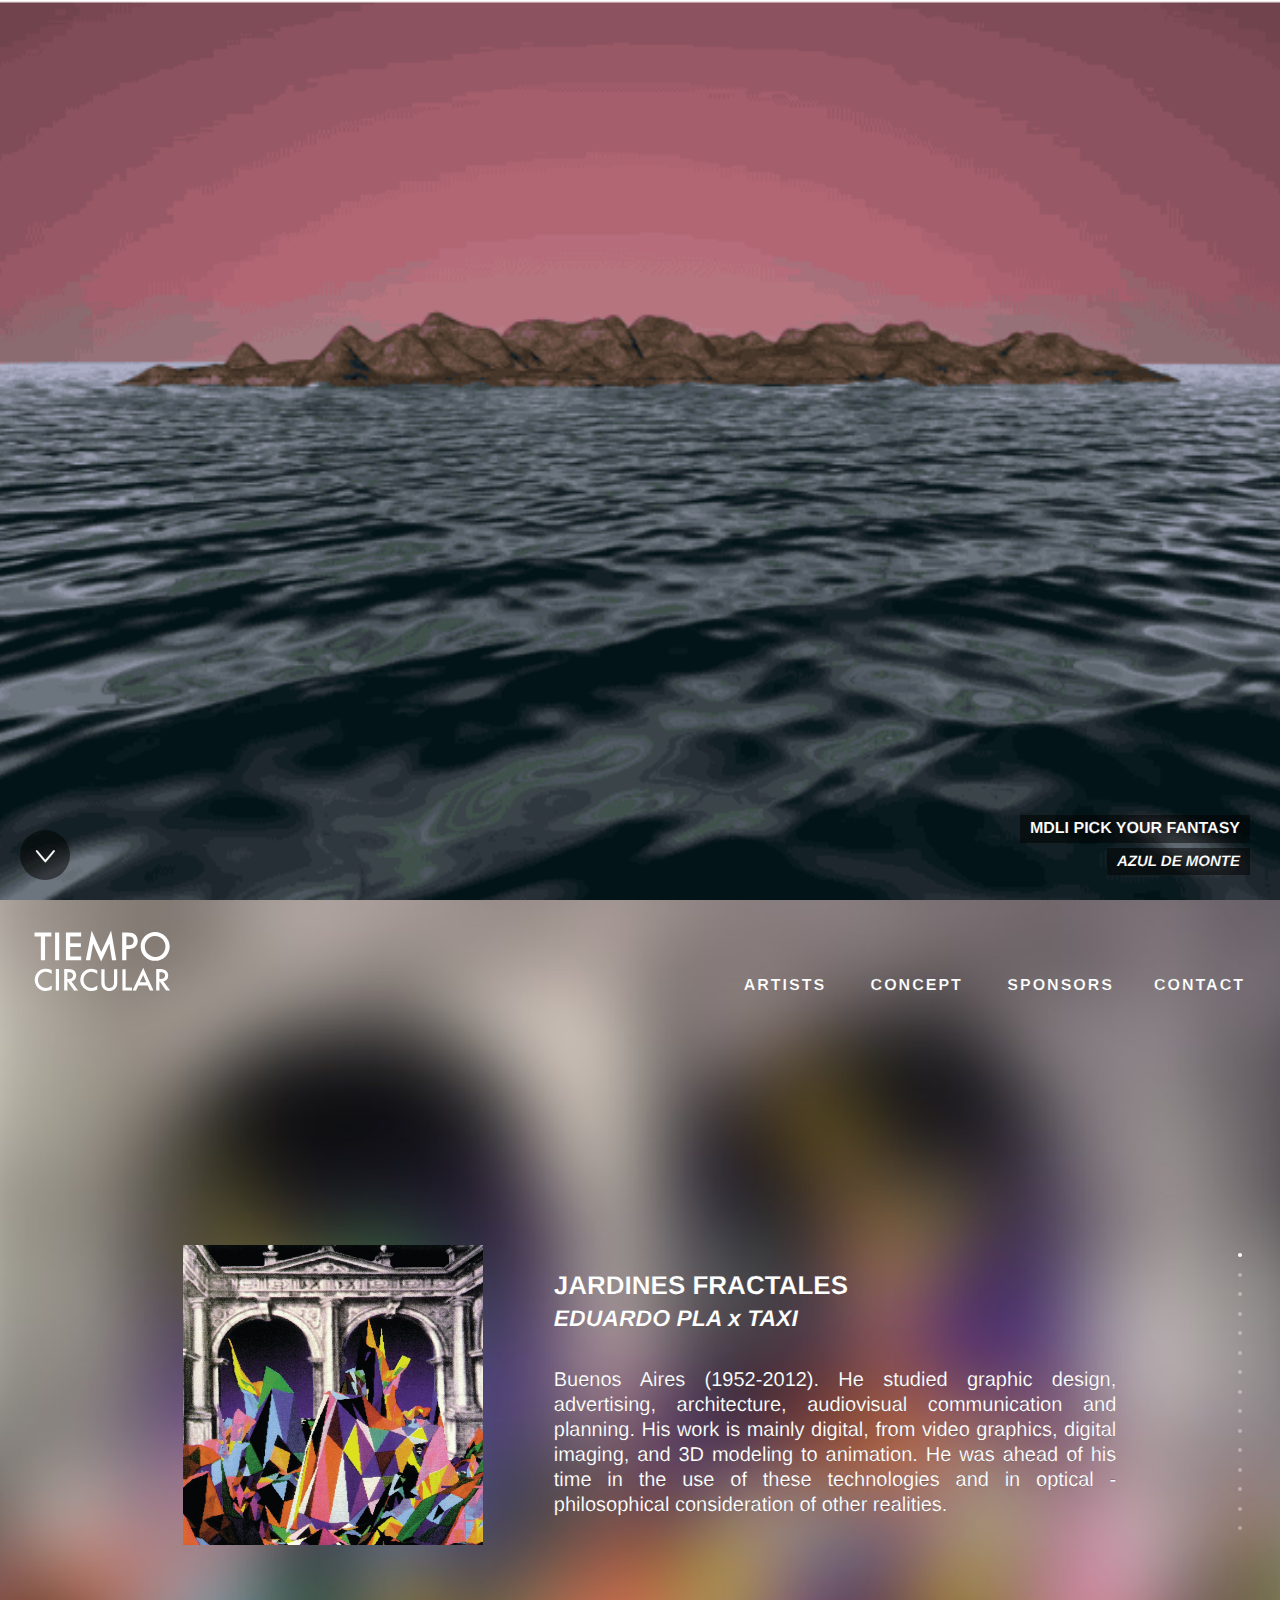
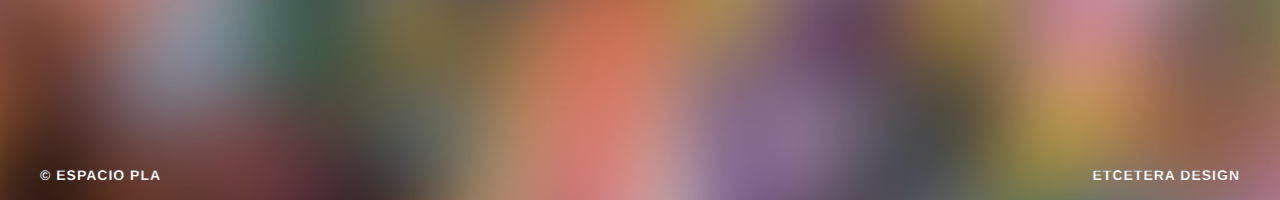
==== docs/index.html @ 47761cbf "remove test code" ====
<!DOCTYPE html>
<html class="" lang="en">

<head>
	<meta charset="utf-8">
	<title>TiempoCircular</title>

	<meta name="apple-touch-fullscreen" content="yes">
	<meta name="apple-mobile-web-app-capable" content="yes">
	<meta name="apple-mobile-web-app-status-bar-style" content="black">

	<link rel="icon" href="favicon.ico" type="image/x-icon">
	<link rel="apple-touch-icon-precomposed" sizes="57x57" href="img/photo.jpg" />
	<link rel="apple-touch-icon-precomposed" sizes="72x72" href="img/photo.jpg" />
	<link rel="apple-touch-icon-precomposed" sizes="114x114" href="img/photo.jpg" />
	<link rel="apple-touch-icon-precomposed" sizes="144x144" href="img/photo.jpg" />

	<meta name="viewport" content="width=device-width, initial-scale=1.0,viewport-fit=cover">

	<link rel="stylesheet" href="css/flexslider.css" />
	<link rel="stylesheet" href="css/style.css" />

	<script type="text/javascript" src="js/jquery-2.1.3.min.js"></script>
	<script type="text/javascript" src="js/jquery-ui.min.js"></script>
	<script type="text/javascript" src="js/jquery.flexslider-min.js"></script>

	<script type="text/javascript">

		// (function (i, s, o, g, r, a, m) {
		// 	i['GoogleAnalyticsObject'] = r; i[r] = i[r] || function () {
		// 		(i[r].q = i[r].q || []).push(arguments)
		// 	}, i[r].l = 1 * new Date(); a = s.createElement(o),
		// 		m = s.getElementsByTagName(o)[0]; a.async = 1; a.src = g; m.parentNode.insertBefore(a, m)
		// })(window, document, 'script', '//www.google-analytics.com/analytics.js', 'ga');

		// ga('create', 'UA-44468372-19', 'auto');
		// ga('send', 'pageview');

		//calculate vh

		// const height = Math.max(document.documentElement.clientHeight, window.innerHeight || 0)
		// document.getElementsByClassName('yourelement')[0].style['min-height'] = height + 'px'

		var vh = $(window).height() * 0.01;
		document.documentElement.style.setProperty('--vh', `${vh}px`);

		$(function () {

			(function (a, b, c) { if (c in b && b[c]) { var d, e = a.location, f = /^(a|html)$/i; a.addEventListener("click", function (a) { d = a.target; while (!f.test(d.nodeName)) d = d.parentNode; "href" in d && (chref = d.href).replace(e.href, "").indexOf("#") && (!/^[a-z\+\.\-]+:/i.test(chref) || chref.indexOf(e.protocol + "//" + e.host) === 0) && (a.preventDefault(), e.href = d.href) }, !1) } })(document, window.navigator, "standalone");

			$('.pages').scrollTop(0);

			$('.banners-flexslider').flexslider({
				"animation": "slide",
				"slideshowSpeed": 5000,
				"controlNav": false,
				"directionNav": false,
				"useCSS": false,
				"pauseOnAction": true,
				"startAt": 0,
				"start": function (slider) {
					slider.find('li').click(function (e) {

						if (e.target.getAttribute('data-id') != 'obra-element') {

							e.preventDefault();
							slider.flexAnimate(slider.getTarget("next"));
							slider.pause();

						}

					});
				}
			});

		});

	</script>

</head>

<body class="index">

	<div class="container container-homepage">
		<div class="banners-wrapper">
			<div class="banners banners-slidesow-wrapper banners-flexslider">
				<ul class="slides">
					<li>
						<div class="slide-wrapper" style="background-image: url(img/monteintro.gif);">
							<div class="obra-wrapper"><a href="" onclick="return false;" target="_blank" data-id="obra-element">
									<h3 class="obra_title" data-id="obra-element">MDLI PICK YOUR FANTASY</h3><br>
									<h4 class="obra_title" data-id="obra-element">AZUL DE MONTE</h4>
							</div>
						</div>
					</li>
					<li>
						<div class="slide-wrapper" style="background-image: url(img/tedesco.gif);">
							<div class="obra-wrapper"><a href="" onclick="return false;" target="_blank" data-id="obra-element">
									<h3 class="obra_title" data-id="obra-element">LUNA</h3><br>
									<h4 class="obra_title" data-id="obra-element">SEBASTIAN TEDESCO</h4>
							</div>
						</div>
					</li>
					<li>
						<div class="slide-wrapper" style="background-image: url(img/viadana.gif);">
							<div class="obra-wrapper"><a href="" onclick="return false;" target="_blank" data-id="obra-element">
									<h3 class="obra_title" data-id="obra-element">THE OTHERNESS</h3><br>
									<h4 class="obra_title" data-id="obra-element">FLORENCIA VIADANA</h4>
							</div>
						</div>
					</li>
					<li>
						<div class="slide-wrapper" style="background-image: url(img/amaral.gif);">
							<div class="obra-wrapper"><a href="" onclick="return false;" target="_blank" data-id="obra-element">
									<h3 class="obra_title" data-id="obra-element">SINTETIZAR EL PANTANO</h3><br>
									<h4 class="obra_title" data-id="obra-element">MATEO AMARAL</h4>
							</div>
						</div>
					</li>
					<li>
						<div class="slide-wrapper" style="background-image: url(img/guerra.gif);">
							<div class="obra-wrapper"><a href="" onclick="return false;" target="_blank" data-id="obra-element">
									<h3 class="obra_title" data-id="obra-element">TARDE CIRCULAR</h3><br>
									<h4 class="obra_title" data-id="obra-element">IGNACIO GUERRA</h4>
							</div>
						</div>
					</li>
					<li>
						<div class="slide-wrapper" style="background-image: url(img/plano.gif);">
							<div class="obra-wrapper"><a href="" onclick="return false;" target="_blank" data-id="obra-element">
									<h3 class="obra_title" data-id="obra-element">HIPERNARRATIVAS</h3><br>
									<h4 class="obra_title" data-id="obra-element">JAVIER PLANO</h4>
							</div>
						</div>
					</li>
					<li>
						<div class="slide-wrapper" style="background-image: url(img/fernandez.gif);">
							<div class="obra-wrapper"><a href="" onclick="return false;" target="_blank" data-id="obra-element">
									<h3 class="obra_title" data-id="obra-element">RECONSTRUCCION DEL FUTURO</h3><br>
									<h4 class="obra_title" data-id="obra-element">MANUEL ANTONIO FERNANDEZ</h4>
							</div>
						</div>
					</li>
					<li>
						<div class="slide-wrapper" style="background-image: url(img/rud.gif);">
							<div class="obra-wrapper"><a href="" onclick="return false;" target="_blank" data-id="obra-element">
									<h3 class="obra_title" data-id="obra-element">PIEZA</h3><br>
									<h4 class="obra_title" data-id="obra-element">GABRIEL RUD</h4>
							</div>
						</div>
					</li>
					<li>
						<div class="slide-wrapper" style="background-image: url(img/corallo.gif);">
							<div class="obra-wrapper"><a href="" onclick="return false;" target="_blank" data-id="obra-element">
									<h3 class="obra_title" data-id="obra-element">VERSUS/TIEMPO GRAFICO</h3><br>
									<h4 class="obra_title" data-id="obra-element">GUIDO CORALLO</h4>
							</div>
						</div>
					</li>
					<li>
						<div class="slide-wrapper" style="background-image: url(img/giraud.gif);">
							<div class="obra-wrapper"><a href="" onclick="return false;" target="_blank" data-id="obra-element">
									<h3 class="obra_title" data-id="obra-element">LEVAR</h3><br>
									<h4 class="obra_title" data-id="obra-element">MARIANO GIRAUD</h4>
							</div>
						</div>
					</li>
					<li>
						<div class="slide-wrapper" style="background-image: url(img/rawski.gif);">
							<div class="obra-wrapper"><a href="" onclick="return false;" target="_blank" data-id="obra-element">
									<h3 class="obra_title" data-id="obra-element">OJO, MI CIELO</h3><br>
									<h4 class="obra_title" data-id="obra-element">TOMAS RAWSKI</h4>
							</div>
						</div>
					</li>
					<li>
						<div class="slide-wrapper" style="background-image: url(img/odriozola.gif);">
							<div class="obra-wrapper"><a href="" onclick="return false;" target="_blank" data-id="obra-element">
									<h3 class="obra_title" data-id="obra-element">SUBASTA</h3><br>
									<h4 class="obra_title" data-id="obra-element">JUANE ODRIOZOLA</h4>
							</div>
						</div>
					</li>
					<li>
						<div class="slide-wrapper" style="background-image: url(img/bellman.gif);">
							<div class="obra-wrapper"><a href="" onclick="return false;" target="_blank" data-id="obra-element">
									<h3 class="obra_title" data-id="obra-element">RELOJ</h3><br>
									<h4 class="obra_title" data-id="obra-element">MAXIMILIANO BELLMANN</h4>
							</div>
						</div>
					</li>
					<li>
						<div class="slide-wrapper" style="background-image: url(img/bilatz.gif);">
							<div class="obra-wrapper"><a href="" onclick="return false;" target="_blank" data-id="obra-element">
									<h3 class="obra_title" data-id="obra-element">PERDIDOS</h3><br>
									<h4 class="obra_title" data-id="obra-element">JAVIER BILATZ</h4>
							</div>
						</div>
					</li>
					<li>
						<div class="slide-wrapper" style="background-image: url(img/eduardo_pla.jpg);">
							<div class="obra-wrapper"><a href="" onclick="return false;" target="_blank" data-id="obra-element">
									<h3 class="obra_title" data-id="obra-element">JARDINES FRACTALES</h3><br>
									<h4 class="obra_title" data-id="obra-element">EDUARDO PLA X TAXI</h4>
							</div>
						</div>
					</li>
				</ul><a href="index.html#banner-1" class="page-scroll button-wrapper"></a>
			</div>
		</div>
	</div>
	<div class="container container-obras" id="banner-1">

		<div class="header header-custom">
			<a href="index.html" class='not-mobile-logo page-scroll-logo'>
				<div class="logo">
					<svg version="1.1" id="Layer_1" xmlns="http://www.w3.org/2000/svg" xmlns:xlink="http://www.w3.org/1999/xlink" x="0px"
					 y="0px" viewBox="0 0 3840.332 1920.166" enable-background="new 0 0 3840.332 1920.166" xml:space="preserve"
					 data-href="index.php">
						<g>
							<path class="logo-svg" fill-rule="evenodd" clip-rule="evenodd" d="M1881.266,954.943c-69.538-157.24-137.939-311.91-206.34-466.578
								c-0.841,0.014-1.683,0.028-2.527,0.042c-25.612,143.982-51.227,287.964-76.952,432.564c-37.395,0-74.416,0-112.892,0
								c50.5-258.24,100.893-515.927,151.288-773.617c0.813-0.07,1.629-0.141,2.445-0.211c81.898,185.404,163.795,370.811,246.875,558.895
								c85.808-187.608,170.663-373.129,255.517-558.651c0.855,0.017,1.709,0.035,2.562,0.054
								c45.3,257.668,90.599,515.337,136.016,773.673c-37.384,0-74.069,0-111.994,0c-23.022-144.026-46.05-288.069-69.074-432.112
								c-0.842-0.049-1.683-0.099-2.524-0.148C2023.216,643.445,1952.766,798.039,1881.266,954.943z" />
							<path class="logo-svg" fill-rule="evenodd" clip-rule="evenodd" d="M2911.648,558.803c-3.783-202.259,173.497-373.251,376.81-375.103
								c202.355-1.842,379.036,170.358,380.399,374.468c1.362,203.75-170.494,376.812-380.908,376.926
								C3106.757,935.195,2909.846,791.886,2911.648,558.803z M3557.827,544.481c0.181-23.686-5.181-61.383-21.658-96.18
								c-48.482-102.381-128.406-159.039-243.208-160.856c-98.756-1.563-174.791,42.001-229.293,123.032
								c-62.938,93.578-58.247,250.336,34.904,340.841c78.604,76.373,170.909,100.419,274.686,67.7
								C3487.392,783.033,3558.376,679.789,3557.827,544.481z" />
							<path class="logo-svg" fill-rule="evenodd" clip-rule="evenodd" d="M963.587,198.582c132.255,0,264.473,0,397.696,0c0,33.483,0,66.814,0,101.535
								c-95.891,0-191.642,0-288.224,0c0,58.667,0,115.956,0,174.182c93.454,0,186.147,0,279.755,0c0,34.262,0,67.602,0,102.412
								c-92.94,0-185.887,0-279.708,0c0,81.18,0,160.905,0,241.945c96.03,0,191.806,0,288.376,0c0,34.712,0,68.12,0,102.279
								c-132.541,0-264.756,0-397.895,0C963.587,680.529,963.587,439.977,963.587,198.582z" />
							<path class="logo-svg" fill-rule="evenodd" clip-rule="evenodd" d="M2538.941,627.823c0,98.34,0,195.298,0,293.053c-36.962,0-72.672,0-109.066,0
								c0-240.755,0-481.204,0-722.135c2.817-0.373,5.136-0.979,7.441-0.938c67.131,1.238,134.358,0.725,201.367,4.304
								c80.592,4.303,142.766,41.938,176.373,116.49c50.481,111.985,14.176,270.804-158.184,302.41
								c-32.347,5.93-65.996,4.782-99.054,6.767C2551.96,628.125,2546.062,627.823,2538.941,627.823z M2539.499,528.758
								c34.687-2.878,68.425-3.106,101.146-8.992c51.056-9.188,79.535-39.345,87.474-86.056c9.242-54.387-11.619-98.207-57.307-118.419
								c-41.81-18.496-86.26-16.83-131.313-16.67C2539.499,374.772,2539.499,449.689,2539.499,528.758z" />
							<path class="logo-svg" fill-rule="evenodd" clip-rule="evenodd" d="M309.997,300.41c-56.639,0-111.254,0-166.535,0c0-34.292,0-67.365,0-101.556
								c146.583,0,293.038,0,440.181,0c0,33.504,0,66.591,0,101.146c-54.632,0-109.192,0-164.983,0c0,207.667,0,413.881,0,620.885
								c-36.639,0-72.046,0-108.663,0C309.997,714.859,309.997,508.67,309.997,300.41z" />
							<path class="logo-svg" fill-rule="evenodd" clip-rule="evenodd" d="M917.749,1148.752c51.265,1.566,101.948,2.263,152.523,4.993
								c28.01,1.515,55.291,8.668,80.47,21.749c57.521,29.886,86.621,89.778,79.395,156.755c-7.697,71.333-46.703,117.931-116.037,138.33
								c-1.782,0.525-3.528,1.168-6.76,2.246c57.626,79.375,114.591,157.844,173.165,238.522c-16.323,0-30.443,0-44.561,0
								c-16.401,0-32.815-0.398-49.195,0.181c-7.302,0.261-11.453-2.313-15.541-8.208c-49.213-70.959-98.826-141.639-147.962-212.648
								c-5.633-8.141-11.417-11.413-21.569-7.436c0,75.373,0,150.851,0,227.219c-28.284,0-55.668,0-83.927,0
								C917.749,1524.559,917.749,1338.369,917.749,1148.752z M1001.831,1409.564c24.091-1.92,46.875-2.258,69.14-5.825
								c44.275-7.091,75.876-31.955,77.245-83.876c0.745-28.252-6.526-53.384-31.442-69.641c-35.204-22.974-75.056-19.947-114.943-20.185
								C1001.831,1289.856,1001.831,1348.049,1001.831,1409.564z" />
							<path class="logo-svg" fill-rule="evenodd" clip-rule="evenodd" d="M3507.525,1472.79c57.877,79.728,114.808,158.153,173.16,238.539
								c-34.672,0-66.898,0.263-99.107-0.375c-3.504-0.07-7.746-4.756-10.229-8.293c-49.357-70.372-98.615-140.811-147.535-211.485
								c-5.497-7.939-11.02-12.2-21.949-7.99c0,75.229,0,150.997,0,227.457c-28.706,0-56.076,0-84.113,0c0-186.499,0-372.693,0-558.729
								c0.947-0.581,1.611-1.35,2.27-1.345c61.883,0.438,123.988-4.414,185.304,8.743c75.362,16.168,123.158,72.292,125.882,148.376
								c2.829,79.013-40.933,140.661-115.185,162.284C3513.737,1470.638,3511.499,1471.468,3507.525,1472.79z M3402.062,1409.553
								c24.016-1.911,46.792-2.253,69.055-5.804c44.268-7.061,75.916-31.948,77.306-83.825c0.755-28.266-6.492-53.391-31.39-69.671
								c-35.192-23.013-75.061-19.938-114.971-20.247C3402.062,1289.818,3402.062,1348.012,3402.062,1409.553z" />
							<path class="logo-svg" fill-rule="evenodd" clip-rule="evenodd" d="M3246.018,1711.341c-30.136,0-58.12,0.323-86.079-0.4
								c-3.571-0.092-8.564-4.941-10.259-8.76c-17.315-39.046-34.297-78.246-50.819-117.634c-3.142-7.493-7.054-9.87-15.089-9.833
								c-72.777,0.329-145.559,0.368-218.336-0.042c-8.683-0.047-12.55,3.085-15.883,10.52c-17.486,38.978-35.663,77.644-53.041,116.668
								c-3.294,7.4-7.194,9.863-15.213,9.695c-25.957-0.551-51.93-0.207-80.479-0.207c92.483-198.77,184.298-396.106,277.446-596.309
								C3067.895,1314.646,3156.523,1512.027,3246.018,1711.341z M2976.876,1304.766c-29.543,64.651-57.982,126.893-86.904,190.184
								c57.132,0,112.56,0,169.744,0C3032.264,1431.923,3005.217,1369.832,2976.876,1304.766z" />
							<path class="logo-svg" fill-rule="evenodd" clip-rule="evenodd" d="M2217.391,1150.806c29.019,0,56.044,0,83.766,0
								c0.237,4.058,0.619,7.54,0.621,11.026c0.029,116.387,0.129,232.775-0.016,349.162c-0.099,79.441-31.93,142.439-101.351,182.446
								c-120.605,69.5-285.568,7.622-310.702-142.175c-2.236-13.338-2.982-27.062-3.008-40.607
								c-0.229-116.787-0.138-233.574-0.119-350.361c0-2.773,0.25-5.549,0.426-9.212c27.565,0,54.903,0,84.007,0c0,4.774,0,9.399,0,14.026
								c0,105.588-0.385,211.181,0.3,316.764c0.152,23.449,2.063,47.277,6.686,70.22c9.854,48.923,42.987,80.096,92.544,87.92
								c47.294,7.468,88.997-3.446,120.205-42.564c16.398-20.556,21.672-45.168,24.313-70.386c1.664-15.874,2.201-31.928,2.231-47.901
								c0.186-104.388,0.094-208.776,0.096-313.166C2217.391,1161.26,2217.391,1156.521,2217.391,1150.806z" />
							<path class="logo-svg" fill-rule="evenodd" clip-rule="evenodd" d="M1780.464,1280.872c-59.693-48.524-123.852-72.757-198.783-56.31
								c-47.749,10.48-84.912,37.581-114.835,75.436c-60.195,76.146-58.798,201.421,11.963,278.361
								c57.823,62.876,195.584,103.561,300.622,1.641c0.41,3.748,0.991,6.643,0.998,9.537c0.073,26.792-0.286,53.59,0.244,80.37
								c0.157,8.009-2.658,11.872-9.61,15.568c-145.658,77.435-317.212,28.748-398.631-114.063
								c-30.957-54.298-40.44-113.67-31.995-174.943c14.35-104.081,69.417-182.088,163.353-227.706
								c89.968-43.693,181.708-39.974,270.27,8.687c3.045,1.674,6.076,6.557,6.129,9.992
								C1780.666,1217.411,1780.464,1247.393,1780.464,1280.872z" />
							<path class="logo-svg" fill-rule="evenodd" clip-rule="evenodd" d="M592.312,1280.717c-60.699-48.935-125.804-73.436-202.033-55.254
								c-47.639,11.363-84.81,38.601-113.419,77.402c-62.077,84.194-54.439,199.854,15.643,276.867
								c57.686,63.393,192.613,101.048,298.576,0.413c0.505,3.146,1.23,5.583,1.237,8.023c0.081,27.588-0.17,55.184,0.209,82.77
								c0.095,6.936-2.172,10.61-8.322,13.958c-144.324,78.571-322.624,29.769-399.787-114.688
								c-56.476-105.727-46.92-211.534,22.438-309.756c41.834-59.243,98.678-98.38,170.465-113.595
								c72.71-15.411,142.204-6.835,207.489,29.827c3.066,1.723,7.135,5.375,7.181,8.185
								C592.503,1215.881,592.312,1246.903,592.312,1280.717z" />
							<path class="logo-svg" fill-rule="evenodd" clip-rule="evenodd" d="M680.343,198.465c36.241,0,71.637,0,107.839,0c0,241.165,0,481.605,0,722.631
								c-36.036,0-71.487,0-107.839,0C680.343,680.548,680.343,440.059,680.343,198.465z" />
							<path class="logo-svg" fill-rule="evenodd" clip-rule="evenodd" d="M2520.487,1632.035c56.069,0,109.95,0,164.583,0c0,26.487,0,52.222,0,78.638
								c-82.728,0-165.218,0-248.285,0c0-186.635,0-372.749,0-559.68c27.648,0,54.977,0,83.702,0
								C2520.487,1311.064,2520.487,1470.729,2520.487,1632.035z" />
							<path class="logo-svg" fill-rule="evenodd" clip-rule="evenodd" d="M699.328,1150.78c27.567,0,54.598,0,82.608,0c0,186.478,0,372.632,0,559.68
								c-26.97,0-54.352,0-82.608,0C699.328,1524.565,699.328,1338.39,699.328,1150.78z" />
						</g>
					</svg>
				</div>
			</a>
			<a href="javascript:void(0)" class='mobile-logo page-scroll-logo'>
				<div class="logo">
					<svg version="1.1" id="mobile-menu" xmlns="http://www.w3.org/2000/svg" xmlns:xlink="http://www.w3.org/1999/xlink"
					 x="0px" y="0px" viewBox="0 0 3840.332 1920.166" enable-background="new 0 0 3840.332 1920.166" xml:space="preserve"
					 data-href="index.php">
						<g>
							<path class="logo-svg" fill-rule="evenodd" clip-rule="evenodd" d="M1881.266,954.943c-69.538-157.24-137.939-311.91-206.34-466.578
								c-0.841,0.014-1.683,0.028-2.527,0.042c-25.612,143.982-51.227,287.964-76.952,432.564c-37.395,0-74.416,0-112.892,0
								c50.5-258.24,100.893-515.927,151.288-773.617c0.813-0.07,1.629-0.141,2.445-0.211c81.898,185.404,163.795,370.811,246.875,558.895
								c85.808-187.608,170.663-373.129,255.517-558.651c0.855,0.017,1.709,0.035,2.562,0.054
								c45.3,257.668,90.599,515.337,136.016,773.673c-37.384,0-74.069,0-111.994,0c-23.022-144.026-46.05-288.069-69.074-432.112
								c-0.842-0.049-1.683-0.099-2.524-0.148C2023.216,643.445,1952.766,798.039,1881.266,954.943z" />
							<path class="logo-svg" fill-rule="evenodd" clip-rule="evenodd" d="M2911.648,558.803c-3.783-202.259,173.497-373.251,376.81-375.103
								c202.355-1.842,379.036,170.358,380.399,374.468c1.362,203.75-170.494,376.812-380.908,376.926
								C3106.757,935.195,2909.846,791.886,2911.648,558.803z M3557.827,544.481c0.181-23.686-5.181-61.383-21.658-96.18
								c-48.482-102.381-128.406-159.039-243.208-160.856c-98.756-1.563-174.791,42.001-229.293,123.032
								c-62.938,93.578-58.247,250.336,34.904,340.841c78.604,76.373,170.909,100.419,274.686,67.7
								C3487.392,783.033,3558.376,679.789,3557.827,544.481z" />
							<path class="logo-svg" fill-rule="evenodd" clip-rule="evenodd" d="M963.587,198.582c132.255,0,264.473,0,397.696,0c0,33.483,0,66.814,0,101.535
								c-95.891,0-191.642,0-288.224,0c0,58.667,0,115.956,0,174.182c93.454,0,186.147,0,279.755,0c0,34.262,0,67.602,0,102.412
								c-92.94,0-185.887,0-279.708,0c0,81.18,0,160.905,0,241.945c96.03,0,191.806,0,288.376,0c0,34.712,0,68.12,0,102.279
								c-132.541,0-264.756,0-397.895,0C963.587,680.529,963.587,439.977,963.587,198.582z" />
							<path class="logo-svg" fill-rule="evenodd" clip-rule="evenodd" d="M2538.941,627.823c0,98.34,0,195.298,0,293.053c-36.962,0-72.672,0-109.066,0
								c0-240.755,0-481.204,0-722.135c2.817-0.373,5.136-0.979,7.441-0.938c67.131,1.238,134.358,0.725,201.367,4.304
								c80.592,4.303,142.766,41.938,176.373,116.49c50.481,111.985,14.176,270.804-158.184,302.41
								c-32.347,5.93-65.996,4.782-99.054,6.767C2551.96,628.125,2546.062,627.823,2538.941,627.823z M2539.499,528.758
								c34.687-2.878,68.425-3.106,101.146-8.992c51.056-9.188,79.535-39.345,87.474-86.056c9.242-54.387-11.619-98.207-57.307-118.419
								c-41.81-18.496-86.26-16.83-131.313-16.67C2539.499,374.772,2539.499,449.689,2539.499,528.758z" />
							<path class="logo-svg" fill-rule="evenodd" clip-rule="evenodd" d="M309.997,300.41c-56.639,0-111.254,0-166.535,0c0-34.292,0-67.365,0-101.556
								c146.583,0,293.038,0,440.181,0c0,33.504,0,66.591,0,101.146c-54.632,0-109.192,0-164.983,0c0,207.667,0,413.881,0,620.885
								c-36.639,0-72.046,0-108.663,0C309.997,714.859,309.997,508.67,309.997,300.41z" />
							<path class="logo-svg" fill-rule="evenodd" clip-rule="evenodd" d="M917.749,1148.752c51.265,1.566,101.948,2.263,152.523,4.993
								c28.01,1.515,55.291,8.668,80.47,21.749c57.521,29.886,86.621,89.778,79.395,156.755c-7.697,71.333-46.703,117.931-116.037,138.33
								c-1.782,0.525-3.528,1.168-6.76,2.246c57.626,79.375,114.591,157.844,173.165,238.522c-16.323,0-30.443,0-44.561,0
								c-16.401,0-32.815-0.398-49.195,0.181c-7.302,0.261-11.453-2.313-15.541-8.208c-49.213-70.959-98.826-141.639-147.962-212.648
								c-5.633-8.141-11.417-11.413-21.569-7.436c0,75.373,0,150.851,0,227.219c-28.284,0-55.668,0-83.927,0
								C917.749,1524.559,917.749,1338.369,917.749,1148.752z M1001.831,1409.564c24.091-1.92,46.875-2.258,69.14-5.825
								c44.275-7.091,75.876-31.955,77.245-83.876c0.745-28.252-6.526-53.384-31.442-69.641c-35.204-22.974-75.056-19.947-114.943-20.185
								C1001.831,1289.856,1001.831,1348.049,1001.831,1409.564z" />
							<path class="logo-svg" fill-rule="evenodd" clip-rule="evenodd" d="M3507.525,1472.79c57.877,79.728,114.808,158.153,173.16,238.539
								c-34.672,0-66.898,0.263-99.107-0.375c-3.504-0.07-7.746-4.756-10.229-8.293c-49.357-70.372-98.615-140.811-147.535-211.485
								c-5.497-7.939-11.02-12.2-21.949-7.99c0,75.229,0,150.997,0,227.457c-28.706,0-56.076,0-84.113,0c0-186.499,0-372.693,0-558.729
								c0.947-0.581,1.611-1.35,2.27-1.345c61.883,0.438,123.988-4.414,185.304,8.743c75.362,16.168,123.158,72.292,125.882,148.376
								c2.829,79.013-40.933,140.661-115.185,162.284C3513.737,1470.638,3511.499,1471.468,3507.525,1472.79z M3402.062,1409.553
								c24.016-1.911,46.792-2.253,69.055-5.804c44.268-7.061,75.916-31.948,77.306-83.825c0.755-28.266-6.492-53.391-31.39-69.671
								c-35.192-23.013-75.061-19.938-114.971-20.247C3402.062,1289.818,3402.062,1348.012,3402.062,1409.553z" />
							<path class="logo-svg" fill-rule="evenodd" clip-rule="evenodd" d="M3246.018,1711.341c-30.136,0-58.12,0.323-86.079-0.4
								c-3.571-0.092-8.564-4.941-10.259-8.76c-17.315-39.046-34.297-78.246-50.819-117.634c-3.142-7.493-7.054-9.87-15.089-9.833
								c-72.777,0.329-145.559,0.368-218.336-0.042c-8.683-0.047-12.55,3.085-15.883,10.52c-17.486,38.978-35.663,77.644-53.041,116.668
								c-3.294,7.4-7.194,9.863-15.213,9.695c-25.957-0.551-51.93-0.207-80.479-0.207c92.483-198.77,184.298-396.106,277.446-596.309
								C3067.895,1314.646,3156.523,1512.027,3246.018,1711.341z M2976.876,1304.766c-29.543,64.651-57.982,126.893-86.904,190.184
								c57.132,0,112.56,0,169.744,0C3032.264,1431.923,3005.217,1369.832,2976.876,1304.766z" />
							<path class="logo-svg" fill-rule="evenodd" clip-rule="evenodd" d="M2217.391,1150.806c29.019,0,56.044,0,83.766,0
								c0.237,4.058,0.619,7.54,0.621,11.026c0.029,116.387,0.129,232.775-0.016,349.162c-0.099,79.441-31.93,142.439-101.351,182.446
								c-120.605,69.5-285.568,7.622-310.702-142.175c-2.236-13.338-2.982-27.062-3.008-40.607
								c-0.229-116.787-0.138-233.574-0.119-350.361c0-2.773,0.25-5.549,0.426-9.212c27.565,0,54.903,0,84.007,0c0,4.774,0,9.399,0,14.026
								c0,105.588-0.385,211.181,0.3,316.764c0.152,23.449,2.063,47.277,6.686,70.22c9.854,48.923,42.987,80.096,92.544,87.92
								c47.294,7.468,88.997-3.446,120.205-42.564c16.398-20.556,21.672-45.168,24.313-70.386c1.664-15.874,2.201-31.928,2.231-47.901
								c0.186-104.388,0.094-208.776,0.096-313.166C2217.391,1161.26,2217.391,1156.521,2217.391,1150.806z" />
							<path class="logo-svg" fill-rule="evenodd" clip-rule="evenodd" d="M1780.464,1280.872c-59.693-48.524-123.852-72.757-198.783-56.31
								c-47.749,10.48-84.912,37.581-114.835,75.436c-60.195,76.146-58.798,201.421,11.963,278.361
								c57.823,62.876,195.584,103.561,300.622,1.641c0.41,3.748,0.991,6.643,0.998,9.537c0.073,26.792-0.286,53.59,0.244,80.37
								c0.157,8.009-2.658,11.872-9.61,15.568c-145.658,77.435-317.212,28.748-398.631-114.063
								c-30.957-54.298-40.44-113.67-31.995-174.943c14.35-104.081,69.417-182.088,163.353-227.706
								c89.968-43.693,181.708-39.974,270.27,8.687c3.045,1.674,6.076,6.557,6.129,9.992
								C1780.666,1217.411,1780.464,1247.393,1780.464,1280.872z" />
							<path class="logo-svg" fill-rule="evenodd" clip-rule="evenodd" d="M592.312,1280.717c-60.699-48.935-125.804-73.436-202.033-55.254
								c-47.639,11.363-84.81,38.601-113.419,77.402c-62.077,84.194-54.439,199.854,15.643,276.867
								c57.686,63.393,192.613,101.048,298.576,0.413c0.505,3.146,1.23,5.583,1.237,8.023c0.081,27.588-0.17,55.184,0.209,82.77
								c0.095,6.936-2.172,10.61-8.322,13.958c-144.324,78.571-322.624,29.769-399.787-114.688
								c-56.476-105.727-46.92-211.534,22.438-309.756c41.834-59.243,98.678-98.38,170.465-113.595
								c72.71-15.411,142.204-6.835,207.489,29.827c3.066,1.723,7.135,5.375,7.181,8.185
								C592.503,1215.881,592.312,1246.903,592.312,1280.717z" />
							<path class="logo-svg" fill-rule="evenodd" clip-rule="evenodd" d="M680.343,198.465c36.241,0,71.637,0,107.839,0c0,241.165,0,481.605,0,722.631
								c-36.036,0-71.487,0-107.839,0C680.343,680.548,680.343,440.059,680.343,198.465z" />
							<path class="logo-svg" fill-rule="evenodd" clip-rule="evenodd" d="M2520.487,1632.035c56.069,0,109.95,0,164.583,0c0,26.487,0,52.222,0,78.638
								c-82.728,0-165.218,0-248.285,0c0-186.635,0-372.749,0-559.68c27.648,0,54.977,0,83.702,0
								C2520.487,1311.064,2520.487,1470.729,2520.487,1632.035z" />
							<path class="logo-svg" fill-rule="evenodd" clip-rule="evenodd" d="M699.328,1150.78c27.567,0,54.598,0,82.608,0c0,186.478,0,372.632,0,559.68
								c-26.97,0-54.352,0-82.608,0C699.328,1524.565,699.328,1338.39,699.328,1150.78z" />
						</g>
					</svg>
				</div>
			</a>
			<div class="menu">
				<p><a href="index.html#banner-1" class="header-link artists">artists</a>
					<a href="concepto.html" class="header-link concept">concept</a>
					<a href="sponsors.html" class="header-link">sponsors</a><a href="contact.html" class="header-link contact">contact</a></p>
			</div>
			<nav class="mobile-menu-dropdown" id="mobile-menu-dropdown">
				<ul>
					<li>
						<div><a href="index.html#banner-1" class="header-link artists">artists</a></div>
					</li>
					<li>
						<div><a href="concepto.html" class="header-link concept">concept</a></div>
					</li>
					<li>
						<div><a href="sponsors.html" class="header-link">sponsors</a></div>
					</li>
					<li>
						<div><a href="contact.html" class="header-link contact">contact</a></div>
					</li>
				</ul>
			</nav>
			<div class="header-footer-overlay header-bottom-overlay"></div>
		</div>

		<div class="slide-panel">

			<div class="backgrounds">
				<div id="background-1" class="background" style="background-image:url(img/ep_background.jpg)"></div>
				<div id="background-2" class="background" style="background-image:url(img/bilatz.jpg)"></div>
				<div id="background-3" class="background" style="background-image:url(img/tedesco.jpg)"></div>
				<div id="background-4" class="background" style="background-image:url(img/bellman.jpg)"></div>
				<div id="background-5" class="background" style="background-image:url(img/fernandez.jpg)"></div>
				<div id="background-6" class="background" style="background-image:url(img/giraud.jpg)"></div>
				<div id="background-7" class="background" style="background-image:url(img/corallo.jpg)"></div>
				<div id="background-8" class="background" style="background-image:url(img/rud.jpg)"></div>
				<div id="background-9" class="background" style="background-image:url(img/amaral.jpg)"></div>
				<div id="background-10" class="background" style="background-image:url(img/plano.jpg)"></div>
				<div id="background-11" class="background" style="background-image:url(img/odriozola.jpg)"></div>
				<div id="background-12" class="background" style="background-image:url(img/rawski.jpg)"></div>
				<div id="background-13" class="background" style="background-image:url(img/viadana.jpg)"></div>
				<div id="background-14" class="background" style="background-image:url(img/guerra.jpg)"></div>
				<div id="background-15" class="background" style="background-image:url(img/monte.jpg)"></div>
			</div>
			<div class="pages">
				<div id="page-1" class="row slide-page homepage">
					<div class="global-content content display-table">
						<div class="picture table-cell valign-middle"><a href="" onclick="return false;" target="_blank" class="slide-wrapper"><img
								 src="img/eduardo_pla.jpg"></a></div>
						<div class="description table-cell valign-middle">
							<h4 class="visible"><a href="" onclick="return false;" target="_blank" class="slide-wrapper obras_name">JARDINES
									FRACTALES</a>
								<p><a href="" onclick="return false;" target="_blank" class="artist_name">EDUARDO PLA x TAXI</a> <span>Buenos
										Aires (1952-2012)</span></p>
							</h4>
							<h4 class="not-visible"><a href="" onclick="return false;" target="_blank" class="slide-wrapper obras_name">JARDINES
									FRACTALES</a>
								<p><a href="" onclick="return false;" target="_blank" class="artist_name">EDUARDO PLA x TAXI</a><br>Buenos
									Aires (1952-2012)</p>
							</h4>
							<p class="artist_bio">Buenos Aires (1952-2012). He studied graphic design, advertising, architecture,
								audiovisual communication and
								planning. His work is mainly digital, from video graphics, digital imaging, and 3D modeling to animation. He
								was ahead of his time in the use of these technologies and in optical - philosophical consideration of other
								realities.</p>
						</div>
					</div>
				</div>
				<div id="page-2" class="row slide-page homepage">
					<div class="global-content content display-table">
						<div class="picture table-cell valign-middle"><a href="" onclick="return false;" target="_blank" class="slide-wrapper"><img
								 src="img/bilatz.gif"></a></div>
						<div class="description table-cell valign-middle">
							<h4 class="visible"><a href="" onclick="return false;" target="_blank" class="slide-wrapper obras_name">PERDIDOS</a>
								<p><a href="" onclick="return false;" target="_blank" class="artist_name">JAVIER BILATZ</a> <span>Buenos Aires,
										Argentina (1968)</span></p>
							</h4>
							<h4 class="not-visible"><a href="" onclick="return false;" target="_blank" class="slide-wrapper obras_name">PERDIDOS</a>
								<p><a href="" onclick="return false;" target="_blank" class="artist_name">JAVIER BILATZ</a><br>Buenos Aires,
									Argentina (1968)</p>
							</h4>
							<p class="artist_bio">Buenos Aires, Argentina (1968). He studied architecture at Buenos Aires University;
								participated in the
								Espacio Fundación Telefónica scholarships, he was selected in the National Chamber of Visual Arts, ‘New formats
								and installations’ category, in the 404 Festival - Astas Romas and in 2006 in the ART+TRUST Programme. He
								participated with technology and new media artworks in group exhibitions and international fairs.</p>
						</div>
					</div>
				</div>
				<div id="page-3" class="row slide-page homepage">
					<div class="global-content content display-table">
						<div class="picture table-cell valign-middle"><a href="" onclick="return false;" target="_blank" class="slide-wrapper"><img
								 src="img/tedesco.gif"></a></div>
						<div class="description table-cell valign-middle">
							<h4 class="visible"><a href="" onclick="return false;" target="_blank" class="slide-wrapper obras_name">LUNA</a>
								<p><a href="" onclick="return false;" target="_blank" class="artist_name">SEBASTIAN TEDESCO</a> <span>Buenos
										Aires, (1968)</span></p>
							</h4>
							<h4 class="not-visible"><a href="" onclick="return false;" target="_blank" class="slide-wrapper obras_name">LUNA</a>
								<p><a href="" onclick="return false;" target="_blank" class="artist_name">SEBASTIAN TEDESCO</a><br>Buenos
									Aires, (1968)</p>
							</h4>
							<p class="artist_bio">Buenos Aires, (1968). Visual artist and industrial designer. He is interested in the
								relationship between old
								and new technologies, and the result of their crossing. Since 2011, he attends Diana Aisenberg’s workshop and
								clinic; he is professor at the Art and Design Postgraduate Studies of the Tres de Febrero University and
								responsible for image and communication at the Art and Science MUNTREF Museum.</p>
						</div>
					</div>
				</div>
				<div id="page-4" class="row slide-page homepage">
					<div class="global-content content display-table">
						<div class="picture table-cell valign-middle"><a href="" onclick="return false;" target="_blank" class="slide-wrapper"><img
								 src="img/bellman.gif"></a></div>
						<div class="description table-cell valign-middle">
							<h4 class="visible"><a href="" onclick="return false;" target="_blank" class="slide-wrapper obras_name">RELOJ</a>
								<p><a href="" onclick="return false;" target="_blank" class="artist_name">MAXIMILIANO BELLMANN</a> <span>Entre
										Ríos, Argentina (1976)</span></p>
							</h4>
							<h4 class="not-visible"><a href="" onclick="return false;" target="_blank" class="slide-wrapper obras_name">RELOJ</a>
								<p><a href="" onclick="return false;" target="_blank" class="artist_name">MAXIMILIANO BELLMANN</a><br>Entre
									Ríos, Argentina (1976)</p>
							</h4>
							<p class="artist_bio">Entre Ríos, Argentina (1976). He studied Fine Arts; was part of Kuitca’s 2003-2005
								scholarships and of Diana
								Aisenberg´s clinic. He is a member of Oligatega art group. His production covers subjects such as the
								relationship between form and emptiness, fractal equations, electric ray scattering on different materials, and
								science-fiction landscapes, mainly through video and music.</p>
						</div>
					</div>
				</div>
				<div id="page-5" class="row slide-page homepage">
					<div class="global-content content display-table">
						<div class="picture table-cell valign-middle"><a href="" onclick="return false;" target="_blank" class="slide-wrapper"><img
								 src="img/fernandez.gif"></a></div>
						<div class="description table-cell valign-middle">
							<h4 class="visible"><a href="" onclick="return false;" target="_blank" class="slide-wrapper obras_name">RECONSTRUCCION
									DEL FUTURO</a>
								<p><a href="" onclick="return false;" target="_blank" class="artist_name">MANUEL ANTONIO FERNANDEZ</a> <span>Buenos
										Aires,
										Argentina (1976)</span></p>
							</h4>
							<h4 class="not-visible"><a href="" onclick="return false;" target="_blank" class="slide-wrapper obras_name">RECONSTRUCCION
									DEL FUTURO</a>
								<p><a href="" onclick="return false;" target="_blank" class="artist_name">MANUEL ANTONIO FERNANDEZ</a><br>Buenos
									Aires,
									Argentina (1976)</p>
							</h4>
							<p class="artist_bio">Buenos Aires, Argentina (1976). He studied photography at SICA, participated in Diana
								Aisenberg´s art clinics
								and in collage workshops conducted by Hernán Paganini and Rosana Schoijett. He won several awards and took part
								in individual and group exhibitions at the Palais de Glace, Centro Cultural Borges and Fundación Lebensohn.</p>
						</div>
					</div>
				</div>
				<div id="page-6" class="row slide-page homepage">
					<div class="global-content content display-table">
						<div class="picture table-cell valign-middle"><a href="" onclick="return false;" target="_blank" class="slide-wrapper"><img
								 src="img/giraud.gif"></a></div>
						<div class="description table-cell valign-middle">
							<h4 class="visible"><a href="" onclick="return false;" target="_blank" class="slide-wrapper obras_name">LEVAR</a>
								<p><a href="" onclick="return false;" target="_blank" class="artist_name">MARIANO GIRAUD</a> <span>Buenos
										Aires,
										Argentina (1977)</span></p>
							</h4>
							<h4 class="not-visible"><a href="" onclick="return false;" target="_blank" class="slide-wrapper obras_name">LEVAR</a>
								<p><a href="" onclick="return false;" target="_blank" class="artist_name">MARIANO GIRAUD</a><br>Buenos Aires,
									Argentina (1977)</p>
							</h4>
							<p class="artist_bio">Buenos Aires, Argentina (1977). He studied at the National School of Fine Arts P.
								Pueyrredón, where he
								specialized in painting. Hehas attended Diana Aisenberg’s workshops and art clinics since 2001. He is a member
								of the art collective Oligatega since 1999, and participated in visual art workshops from the Centro Cultural
								Rojas of the Buenos Aires University (Kuitca’s scholarship) from 2003 to 2005.</p>
						</div>
					</div>
				</div>
				<div id="page-7" class="row slide-page homepage">
					<div class="global-content content display-table">
						<div class="picture table-cell valign-middle"><a href="" onclick="return false;" target="_blank" class="slide-wrapper"><img
								 src="img/corallo.gif"></a></div>
						<div class="description table-cell valign-middle">
							<h4 class="visible"><a href="" onclick="return false;" target="_blank" class="slide-wrapper obras_name">VERSUS/TIEMPO
									GRAFICO</a>
								<p><a href="" onclick="return false;" target="_blank" class="artist_name">GUIDO CORALLO</a> <span>Buenos Aires,
										Argentina (1978)</span></p>
							</h4>
							<h4 class="not-visible"><a href="" onclick="return false;" target="_blank" class="slide-wrapper obras_name">VERSUS/TIEMPO
									GRAFICO</a>
								<p><a href="" onclick="return false;" target="_blank" class="artist_name">GUIDO CORALLO</a><br>Buenos Aires,
									Argentina (1978)</p>
							</h4>
							<p class="artist_bio">Buenos Aires, Argentina (1978). He carried out research work at the Molecular Devices Lab
								and on Integrative
								Neuroscience while studying biology at the Buenos Aires University. He participated in the production workshop
								of Media Lab’s Spain Cultural Centre. He devotes himself to image and animation programming projects, graphic
								applications and some interactive work.</p>
						</div>
					</div>
				</div>
				<div id="page-8" class="row slide-page homepage">
					<div class="global-content content display-table">
						<div class="picture table-cell valign-middle"><a href="" onclick="return false;" target="_blank" class="slide-wrapper"><img
								 src="img/rud.gif"></a></div>
						<div class="description table-cell valign-middle">
							<h4 class="visible"><a href="" onclick="return false;" target="_blank" class="slide-wrapper obras_name">PIEZA</a>
								<p><a href="" onclick="return false;" target="_blank" class="artist_name">GABRIEL RUD</a> <span>Buenos Aires
										(1979)</span></p>
							</h4>
							<h4 class="not-visible"><a href="" onclick="return false;" target="_blank" class="slide-wrapper obras_name">PIEZA</a>
								<p><a href="" onclick="return false;" target="_blank" class="artist_name">GABRIEL RUD</a><br>Buenos Aires
									(1979)</p>
							</h4>
							<p class="artist_bio">Buenos Aires (1979). He is a Specialist in Logic and Technique of the Form and an Image
								and Sound Designer
								from the Buenos Aires University. He is a researcher at Proyectoidis.org. First prize winner of the Salón
								Nacional, new media and installation category.</p>
						</div>
					</div>
				</div>
				<div id="page-9" class="row slide-page homepage">
					<div class="global-content content display-table">
						<div class="picture table-cell valign-middle"><a href="" onclick="return false;" target="_blank" class="slide-wrapper"><img
								 src="img/amaral.gif"></a></div>
						<div class="description table-cell valign-middle">
							<h4 class="visible"><a href="" onclick="return false;" target="_blank" class="slide-wrapper obras_name">SINTETIZAR
									EL
									PANTANO</a>
								<p><a href="" onclick="return false;" target="_blank" class="artist_name">MATEO AMARAL</a> <span>Buenos Aires,
										Argentina (1979)</span></p>
							</h4>
							<h4 class="not-visible"><a href="" onclick="return false;" target="_blank" class="slide-wrapper obras_name">SINTETIZAR
									EL
									PANTANO</a>
								<p><a href="" onclick="return false;" target="_blank" class="artist_name">MATEO AMARAL</a><br>Buenos Aires,
									Argentina (1979)</p>
							</h4>
							<p class="artist_bio">Buenos Aires, Argentina (1979). He studied illustration and animation and participated in
								Diana Aisenberg’s
								clinic and Kuitca’s scholarship. He is a member of the Oligatega art group, "Hipnoflautas" an electro-punk band
								and of "Fósforo Líquido", a synthetic abstract music and video duet. He works with animation, music, video and
								installations. He has been working on a project called "A black stone" for over 12 years.</p>
						</div>
					</div>
				</div>
				<div id="page-10" class="row slide-page homepage">
					<div class="global-content content display-table">
						<div class="picture table-cell valign-middle"><a href="" onclick="return false;" target="_blank" class="slide-wrapper"><img
								 src="img/plano.gif"></a></div>
						<div class="description table-cell valign-middle">
							<h4 class="visible"><a href="" onclick="return false;" target="_blank" class="slide-wrapper obras_name">HIPERNARRATIVAS</a>
								<p><a href="" onclick="return false;" target="_blank" class="artist_name">JAVIER PLANO</a> <span>Buenos Aires,
										Argentina (1979)</span></p>
							</h4>
							<h4 class="not-visible"><a href="" onclick="return false;" target="_blank" class="slide-wrapper obras_name">HIPERNARRATIVAS</a>
								<p><a href="" onclick="return false;" target="_blank" class="artist_name">JAVIER PLANO</a><br>Buenos Aires,
									Argentina (1979)</p>
							</h4>
							<p class="artist_bio">Buenos Aires, Argentina (1979). He is a teacher, producer, artist and independent curator.
								An audiovisual
								technician, he's finishing a degree in Electronic Arts at the Tres de Febrero University. He is a teacher at
								UNTREF and the UNM. He has received numerous awards at MAMba / Fundación Telefónica, Salón Nacional de Artes
								Visuales, the UNTREF Prize to Electronic Arts, among others.</p>
						</div>
					</div>
				</div>
				<div id="page-11" class="row slide-page homepage">
					<div class="global-content content display-table">
						<div class="picture table-cell valign-middle"><a href="" onclick="return false;" target="_blank" class="slide-wrapper"><img
								 src="img/odriozola.gif"></a></div>
						<div class="description table-cell valign-middle">
							<h4 class="visible"><a href="" onclick="return false;" target="_blank" class="slide-wrapper obras_name">SUBASTA</a>
								<p><a href="" onclick="return false;" target="_blank" class="artist_name">JUANE ODRIOZOLA</a> <span>Buenos
										Aires (1980)</span></p>
							</h4>
							<h4 class="not-visible"><a href="" onclick="return false;" target="_blank" class="slide-wrapper obras_name">SUBASTA</a>
								<p><a href="" onclick="return false;" target="_blank" class="artist_name">JUANE ODRIOZOLA</a><br>Buenos
									Aires (1980)</p>
							</h4>
							<p class="artist_bio">Buenos Aires (1980). He Studied Image and Sound Design at the Buenos Aires University. He
								attended art
								clinics with Leopoldo Estol, Fabián Burgos and Ernesto Ballesteros, and a workshop on color with Karina
								Peisajovich. He has held art exhibitions at La Ene and Once Libre, and several collective exhibitions at Mite,
								Benzacar, ArteBa, among others.</p>
						</div>
					</div>
				</div>
				<div id="page-12" class="row slide-page homepage">
					<div class="global-content content display-table">
						<div class="picture table-cell valign-middle"><a href="" onclick="return false;" target="_blank" class="slide-wrapper"><img
								 src="img/rawski.gif"></a></div>
						<div class="description table-cell valign-middle">
							<h4 class="visible"><a href="" onclick="return false;" target="_blank" class="slide-wrapper obras_name">OJO,
									MI CIELO</a>
								<p><a href="" onclick="return false;" target="_blank" class="artist_name">TOMAS RAWSKI</a> <span>Buenos Aires,
										Argentina (1980)</span></p>
							</h4>
							<h4 class="not-visible"><a href="" onclick="return false;" target="_blank" class="slide-wrapper obras_name">OJO,
									MI CIELO</a>
								<p><a href="" onclick="return false;" target="_blank" class="artist_name">TOMAS RAWSKI</a><br>Buenos Aires,
									Argentina (1980)</p>
							</h4>
							<p class="artist_bio">Buenos Aires, Argentina (1980). Systems Engineer from the UAI. Rawski explores the
								relationship between the
								digital world and the real one, combining technology, programming and visual arts. Nowadays, he teaches
								programming language for artists at the Universidad Nacional de Artes. He is also the founder of the directory
								for artists Té de Artistas and co- founder of Nemeos, a social network for athletes.</p>
						</div>
					</div>
				</div>
				<div id="page-13" class="row slide-page homepage">
					<div class="global-content content display-table">
						<div class="picture table-cell valign-middle"><a href="" onclick="return false;" target="_blank" class="slide-wrapper"><img
								 src="img/viadana.gif"></a></div>
						<div class="description table-cell valign-middle">
							<h4 class="visible"><a href="" onclick="return false;" target="_blank" class="slide-wrapper obras_name">THE
									OTHERNESS</a>
								<p><a href="" onclick="return false;" target="_blank" class="artist_name">FLORENCIA VIADANA</a> <span>Buenos
										Aires (1986)</span></p>
							</h4>
							<h4 class="not-visible"><a href="" onclick="return false;" target="_blank" class="slide-wrapper obras_name">THE
									OTHERNESS</a>
								<p><a href="" onclick="return false;" target="_blank" class="artist_name">FLORENCIA VIADANA</a><br>Buenos Aires
									(1986)</p>
							</h4>
							<p class="artist_bio">Buenos Aires (1986). LENINA is her artistic name; she works in the audiovisual design
								field using technology
								(digital and analog) and programming as a production and research tool. Her work mostly focuses on glitch-art,
								combining experimental practices with her academic background in visual arts and graphic design.</p>
						</div>
					</div>
				</div>
				<div id="page-14" class="row slide-page homepage">
					<div class="global-content content display-table">
						<div class="picture table-cell valign-middle"><a href="" onclick="return false;" target="_blank" class="slide-wrapper"><img
								 src="img/guerra.gif"></a></div>
						<div class="description table-cell valign-middle">
							<h4 class="visible"><a href="" onclick="return false;" target="_blank" class="slide-wrapper obras_name">TARDE
									CIRCULAR</a>
								<p><a href="" onclick="return false;" target="_blank" class="artist_name">IGNACIO GUERRA</a> <span>Buenos
										Aires, Argentina (1988)</span></p>
							</h4>
							<h4 class="not-visible"><a href="" onclick="return false;" target="_blank" class="slide-wrapper obras_name">TARDE
									CIRCULAR</a>
								<p><a href="" onclick="return false;" target="_blank" class="artist_name">IGNACIO GUERRA</a><br>Buenos Aires,
									Argentina (1988)</p>
							</h4>
							<p class="artist_bio">Buenos Aires, Argentina (1988). He is an artist, a programmer, a professor and a
								researcher in training at
								the Universidad Nacional de Tres de Febrero (UNTREF). He works with different media, but most of his production
								focuses on the Web.</p>
						</div>
					</div>
				</div>
				<div id="page-15" class="row slide-page homepage">
					<div class="global-content content display-table">
						<div class="picture table-cell valign-middle"><a href="" onclick="return false;" target="_blank" class="slide-wrapper"><img
								 src="img/monte.gif"></a></div>
						<div class="description table-cell valign-middle">
							<h4 class="visible"><a href="" onclick="return false;" target="_blank" class="slide-wrapper obras_name">MDLI
									PICK
									YOUR
									FANTASY</a>
								<p><a href="" onclick="return false;" target="_blank" class="artist_name">AZUL DE MONTE</a> <span>Buenos Aires,
										Argentina
										(1988)</span></p>
							</h4>
							<h4 class="not-visible"><a href="" onclick="return false;" target="_blank" class="slide-wrapper obras_name">MDLI
									PICK
									YOUR FANTASY</a>
								<p><a href="" onclick="return false;" target="_blank" class="artist_name">AZUL DE MONTE</a><br>Buenos Aires,
									Argentina (1988)</p>
							</h4>
							<p class="artist_bio">Buenos Aires, Argentina (1988). She studied Image and Sound at the Buenos Aires
								University. She is a visual
								artist and works with programs such as Autodesk Maya, After Effects, among others. She participated in Proyecto
								A Award and in art residences in Australia and New York. Her work relates 3D animation with other media such as
								painting and sculpture.</p>
						</div>
					</div>
				</div>
			</div>
			<div class="dots-wrapper">
				<div class="dots-inner-wrapper table-cell valign-middle">
					<ol>
						<li><a href="index.html#page-1" class="page-dot-wrapper"><span class="page-dot-obra-name">JARDINES FRACTALES</span><span
								 class="page-dot page-dot-active" id="page-dot-1"></span></a></li>
						<li><a href="index.html#page-2" class="page-dot-wrapper"><span class="page-dot-obra-name">PERDIDOS</span><span
								 class="page-dot " id="page-dot-2"></span></a></li>
						<li><a href="index.html#page-3" class="page-dot-wrapper"><span class="page-dot-obra-name">LUNA</span><span class="page-dot "
								 id="page-dot-3"></span></a></li>
						<li><a href="index.html#page-4" class="page-dot-wrapper"><span class="page-dot-obra-name">RELOJ</span><span class="page-dot "
								 id="page-dot-4"></span></a></li>
						<li><a href="index.html#page-5" class="page-dot-wrapper"><span class="page-dot-obra-name">RECONSTRUCCION DEL
									FUTURO</span><span class="page-dot " id="page-dot-5"></span></a></li>
						<li><a href="index.html#page-6" class="page-dot-wrapper"><span class="page-dot-obra-name">LEVAR</span><span class="page-dot "
								 id="page-dot-6"></span></a></li>
						<li><a href="index.html#page-7" class="page-dot-wrapper"><span class="page-dot-obra-name">VERSUS/TIEMPO GRAFICO</span><span
								 class="page-dot " id="page-dot-7"></span></a></li>
						<li><a href="index.html#page-8" class="page-dot-wrapper"><span class="page-dot-obra-name">PIEZA</span><span class="page-dot "
								 id="page-dot-8"></span></a></li>
						<li><a href="index.html#page-9" class="page-dot-wrapper"><span class="page-dot-obra-name">SINTETIZAR EL PANTANO</span><span
								 class="page-dot " id="page-dot-9"></span></a></li>
						<li><a href="index.html#page-10" class="page-dot-wrapper"><span class="page-dot-obra-name">HIPERNARRATIVAS</span><span
								 class="page-dot " id="page-dot-10"></span></a></li>
						<li><a href="index.html#page-11" class="page-dot-wrapper"><span class="page-dot-obra-name">SUBASTA</span><span
								 class="page-dot " id="page-dot-11"></span></a></li>
						<li><a href="index.html#page-12" class="page-dot-wrapper"><span class="page-dot-obra-name">OJO, MI CIELO</span><span
								 class="page-dot " id="page-dot-12"></span></a></li>
						<li><a href="index.html#page-13" class="page-dot-wrapper"><span class="page-dot-obra-name">THE OTHERNESS</span><span
								 class="page-dot " id="page-dot-13"></span></a></li>
						<li><a href="index.html#page-14" class="page-dot-wrapper"><span class="page-dot-obra-name">TARDE CIRCULAR</span><span
								 class="page-dot " id="page-dot-14"></span></a></li>
						<li><a href="index.html#page-15" class="page-dot-wrapper"><span class="page-dot-obra-name">MDLI PICK YOUR FANTASY</span><span
								 class="page-dot " id="page-dot-15"></span></a></li>
					</ol>
				</div>
			</div>
		</div>

		<footer class="footer">
			<div class="header-footer-overlay footer-top-overlay"></div>
			<div class="copyright">
				<a href="http://espaciopla.com" target="_blank" class="espaciopla" id="espacioplaTrigger">&copy; ESPACIO <span
					 class="espacioplaUnderline">PLA</span></a>
			</div>
			<a href="http://etctec.com/" target="_blank" id="taxidesignTrigger">
				<div class="powered">
					ETCETERA DESIGN
				</div>
			</a>
		</footer>
	</div>

	<div id='preloader'></div>

	<script type="text/javascript">

		var linksColorGlobal = '#000',
			linkBorderColorAnimationInterval = 350,
			_header = document.getElementsByClassName('header')[0],
			linksHeaderFooter = $('.header a, .footer a'),
			logoSVGs = $('.logo-svg'),
			_pages = $('.slide-page'),
			_content = $('.global-content'),
			_mobileMenu = document.getElementById('mobile-menu') || undefined,
			mobileMenu = $('#mobile-menu'),
			_mobileMenuDropdown = document.getElementById('mobile-menu-dropdown'),
			mobileMenuDropdown = $('#mobile-menu-dropdown'),
			mobileMenuDropdownExists = mobileMenuDropdown.length > 0,
			mobileMenuDropdownClicked = false;

		var NUA = navigator.userAgent,
			isIEX = NUA.match(/Trident/i),
			isFirefox = NUA.match(/Firefox/i),
			mouseWheelEvt = (/Firefox/i.test(NUA)) ? "DOMMouseScroll" : "mousewheel",
			dB = document.body,
			wD = window,
			wDjQuery = $(wD),
			htmlBody = $('body'),
			isWindowsTouch,
			isTouch,
			edown = 'mousedown',
			emove = 'mousemove',
			eup = 'mouseup',
			taxidesignTrigger = document.getElementById('taxidesignTrigger'),
			espacioplaTrigger = document.getElementById('espacioplaTrigger');

		(function (elm, elm2) {

			isWindowsTouch = (function (elm) { return elm.PointerEvent || elm.navigator.msPointerEnabled; })(elm);
			isTouch = (function (elm) { return 'createTouch' in elm.document && "ontouchstart" in elm; })(elm);

			if (isWindowsTouch) {

				if (elm.PointerEvent) {

					edown = 'pointerdown';
					emove = 'pointermove';
					eup = 'pointerup';

				} else {

					edown = 'MSPointerDown';
					emove = 'MSPointerMove';
					eup = 'MSPointerUp';

				}

			} else if (isTouch) {

				edown = 'touchstart';
				emove = 'touchmove';
				eup = 'touchend';

			}

		})(window, document);

		wDjQuery.load(function () {

			$('#preloader').fadeOut(500);

		});

		$(".header .menu a").mouseenter(function () {
			$(this).stop().animate({ 'borderBottomColor': linksColorGlobal }, linkBorderColorAnimationInterval);
		}).mouseleave(function () { $(this).stop().animate({ 'borderBottomColor': 'transparent' }, linkBorderColorAnimationInterval); });

		var espacioplaUnderline = $(".espacioplaUnderline");
		$(".espaciopla").mouseenter(function () {
			espacioplaUnderline.stop().animate({ 'borderBottomColor': linksColorGlobal }, linkBorderColorAnimationInterval);
		}).mouseleave(function () { espacioplaUnderline.stop().animate({ 'borderBottomColor': 'transparent' }, linkBorderColorAnimationInterval); });

		var taxiUnderline = $(".taxiUnderline");
		$(".powered").mouseenter(function () {
			taxiUnderline.stop().animate({ 'borderBottomColor': linksColorGlobal }, linkBorderColorAnimationInterval);
		}).mouseleave(function () { taxiUnderline.stop().animate({ 'borderBottomColor': 'transparent' }, linkBorderColorAnimationInterval); });

		function E(evt) { return evt || window.event; }

		function cords(ev) {

			if (ev.pageX == null && ev.clientX != null) {

				var html = document.documentElement;
				var body = document.body;
				ev.pageX = ev.clientX + (html && html.scrollLeft || body && body.scrollLeft || 0) - (html.clientLeft || 0)
				ev.pageY = ev.clientY + (html && html.scrollTop || body && body.scrollTop || 0) - (html.clientTop || 0)

			}

			return { x: ev.pageX, y: ev.pageY }

		}

		function isUndefined(val) { return typeof val === 'undefined'; }

		function PD(ev) {

			ev.preventDefault ? ev.preventDefault() : ev.returnValue = false;

		}

		function is(elm) {

			return typeof elm !== "undefined" && elm != null;

		}

		function getCSS(elm, prop) {

			if (is(elm)) return wD.getComputedStyle(elm).getPropertyValue(prop);

		}

		function gCEL(elm, cls) {

			return elm.getElementsByClassName(cls);

		}

		function indexClass(pclass, node) {

			var index = 0;

			for (var i = 0; i < pclass.length; i++) {

				if (pclass[i] == node) return index;
				index++;

			}

			return -1;

		}

		function getKey(ev) { return ev.which || ev.keyCode; }

		function attach(elm, listener, ev, useCapture) {

			elm.addEventListener(listener, ev, isUndefined(useCapture) ? false : useCapture);

		}

		function scroll(elm, clbk) {

			if (typeof clbk == 'function') {

				var scrollTimeout = null;

				attach(elm, 'scroll', function () {

					if (scrollTimeout !== null) { clearTimeout(scrollTimeout); }

					scrollTimeout = setTimeout(function () {

						clbk.call(elm);

					}, 75);

				});

			}

		}

		if (!isUndefined(_mobileMenu)) {

			attach(_mobileMenu, 'click', function () {

				if (!mobileMenuDropdownClicked) {

					mobileMenuDropdownClicked = true;

					_content.css({ 'opacity': 0 });

					if (wDjQuery.width() > wDjQuery.height() && wDjQuery.width() > '467') {

						_header.style.width = '100%';

						mobileMenuDropdown.css({ 'display': 'block' }).stop().animate({ 'width': '80%' }, 500, 'easeInOutQuad')

					} else mobileMenuDropdown.css({ 'display': 'block' }).stop().animate({ 'height': (wDjQuery.height() - _mobileMenuDropdown.offsetTop) + 'px' }, 500, 'easeInOutQuad');

				} else {

					mobileMenuDropdownClicked = false;

					wDjQuery.width() > wDjQuery.height() && wDjQuery.width() > '467' ? mobileMenuDropdown.stop().animate({ 'width': '0px' }, 500, 'easeInOutQuad', function () {

						_header.style.width = 'auto';

						_content.css({ 'opacity': 1 });

						mobileMenuDropdown.css({ 'display': 'none' });

					}) : mobileMenuDropdown.stop().animate({ 'height': '0px' }, 500, 'easeInOutQuad', function () {

						_content.css({ 'opacity': 1 });

						mobileMenuDropdown.css({ 'display': 'none' });

					});

				}

			});

		}

		var wheelCarousel = (function (wd, doc) {

			var gwd = $(window),
				windowHeight = gwd.height(),
				self,
				currentIndex = 0,
				activeIndex = 1,
				elmOffsetTop = 0;

			function wheelCarousel() { }

			var WPP = wheelCarousel.prototype;

			WPP.defineGlobalParent = function () { self = this; delete self.defineGlobalParent; return self; };

			WPP.init = function (obj) {

				if (obj.backgrounds.length > 0 && gCEL(document, 'homepage').length > 0) {

					var elm = obj.elm,
						elmjQuery = $(elm),
						elmHeight = elm.scrollHeight - windowHeight,
						slides = elm.getElementsByClassName('slide-page'),
						slidesjQuery = elmjQuery.find('.slide-page'),
						slidesLength = slidesjQuery.length - 1,
						backgrounds = obj.backgrounds,
						activeBackground = backgrounds[0],
						activeBackgroundNext = activeBackground.nextElementSibling,
						pageDotsObraNames = $('.page-dot-obra-name'),
						pageDots = $('.page-dot'),
						pageDotActive = $('.page-dot-active'),
						currentIndexHeight = parseInt(getCSS(elm, 'height')),
						isMouseWheelPresent = false,
						currentOpacity = 0,
						indexs = ["white", "black", "white", "white", "black", "white", "white", "white", "black", "black", "black", "black", "black", "white", "black"],
						repeatativeIndexes = [];

					$.each(indexs, function (index, item) {

						if (!isUndefined(indexs[index + 1]) && indexs[index] == indexs[index + 1]) repeatativeIndexes.push(index + 1);

					});

					for (var i = 0; i <= slidesLength; i++) {

						backgrounds[i].style.transition = backgrounds[i].style.webkitTransition = 'opacity .45s ease-in-out';

					}

					function runOnScroll() {

						elmOffsetTop = elmjQuery.scrollTop();

						defineActiveSlide(elmOffsetTop);

						defineSlideOpacity(elmOffsetTop);

						setSlidesOpacity();

						setDotsOpacity();

					}

					function defineActiveSlide(scrollPosition) {

						currentIndex = parseInt(scrollPosition / windowHeight);

						activeBackground = backgrounds[currentIndex];

						activeBackgroundNext = activeBackground[currentIndex >= slidesLength ? 'previousElementSibling' : 'nextElementSibling'];

					}

					function defineSlideOpacity(scrollPosition) {

						currentOpacity = ((scrollPosition / elmHeight) * slidesLength) - currentIndex;

					}

					function setSlidesOpacity(scrollPosition) {

						for (var i = 0; i <= slidesLength; i++) {

							backgrounds[i].style.opacity = 0;

						}

						var currentOpacityDefined = Math.abs(currentOpacity);

						activeBackground.style.opacity = 1 - currentOpacityDefined;
						activeBackgroundNext.style.opacity = currentOpacityDefined;

						var activeIndexElement = _pages.eq(currentIndex),
							activeNextIndexElement = activeIndexElement[currentIndex >= slidesLength ? 'prev' : 'next']();

						if ($.inArray(currentIndex + 1, repeatativeIndexes) == -1) {

							var currentRGB = parseInt(((currentOpacityDefined * 100).toFixed(2) * 255) / 100);
							var currentRGBDefined = indexs[currentIndex] == 'white' ? 255 - currentRGB : currentRGB;

							currentRGBDefined = 'rgb(' + [currentRGBDefined, currentRGBDefined, currentRGBDefined].join(',') + ')';

							logoSVGs.css({ 'fill': currentRGBDefined });
							linksHeaderFooter.css({ 'color': currentRGBDefined });

							activeIndexElement.find('.content .description h4, .content .description > p').css({ 'color': currentRGBDefined });

							activeNextIndexElement.find('.content .description h4, .content .description > p').css({ 'color': currentRGBDefined });

							linksColorGlobal = currentRGBDefined;


						} else {

							var currentRGBDefined = indexs[currentIndex];

							logoSVGs.css({ 'fill': currentRGBDefined });
							linksHeaderFooter.css({ 'color': currentRGBDefined });

							activeIndexElement.find('.content .description h4, .content .description > p').css({ 'color': currentRGBDefined });

							activeNextIndexElement.find('.content .description h4, .content .description > p').css({ 'color': currentRGBDefined });

							linksColorGlobal = currentRGBDefined;

						}

						pageDotsObraNames.css({ 'color': currentRGBDefined });
						pageDots.css({ 'backgroundColor': currentRGBDefined });

						activeIndex = currentIndex + 1;

					}

					function setDotsOpacity() {

						var pageDotActive_ = document.getElementsByClassName('page-dot-active')[0],
							pageDot = pageDots.eq(currentIndex);

						if (pageDotActive_.id != pageDot.attr('id')) {

							$(pageDotActive_).removeClass('page-dot-active');
							pageDot.addClass('page-dot-active');

							pageDotActive = pageDot;

						}

					}

					defineActiveSlide(elmjQuery.scrollTop());

					attach(wd, 'keydown', function (e) {

						var key = e.keyCode;

						if (key == 38 || key == 40) {

							if (windowHeight - htmlBody.scrollTop() > 0) {

								if (key == 40) htmlBody.animate({ 'scrollTop': $('#banner-1').offset().top }, 1000, 'easeInOutExpo', function () {

									activeIndex = 1;

								});

							} else {

								activeIndex = key == 38 ? activeIndex - 1 : activeIndex + 1;
								activeIndex = activeIndex > slidesLength + 1 ? slidesLength + 1 : (activeIndex < 0 ? 0 : activeIndex);

								if (activeIndex == 0) {

									if (key == 38) htmlBody.animate({ 'scrollTop': 0 }, 1000, 'easeInOutExpo');

								} else {

									var currentScroll = elm.scrollTop + windowHeight,
										nextIndexHeight = windowHeight * activeIndex,
										dif = nextIndexHeight - currentScroll;

									elmjQuery.stop().animate({ scrollTop: "+=" + dif + "px" }, 500);

								}

							}

							e.preventDefault();

						}

					});

					attach(wd, 'resize', function () {

						windowHeight = gwd.height();

						elmHeight = elm.scrollHeight - windowHeight;

						currentIndexHeight = parseInt(getCSS(elm, 'height'));
						if (mobileMenuDropdownExists) mobileMenuDropdown.css({ 'height': (gwd.height() - _mobileMenuDropdown.offsetTop) + 'px' });

					});

					scroll(elm, function () {

						runOnScroll();

					});

					runOnScroll();

					$('.page-scroll').on(edown, function (e) {

						htmlBody.animate({ 'scrollTop': $(this.getAttribute('href')).offset().top }, 1000, 'easeInOutExpo');

						e.preventDefault();

					});

					$('.page-scroll-logo').on('click', function (e) {

						if (activeIndex == 0 || activeIndex == 1) {

							htmlBody.animate({ 'scrollTop': 0 }, 1000, 'easeInOutExpo');

							e.preventDefault();

						}

					});

					$('.page-dot-wrapper').on(edown, function (e) {

						var pageDotHref = this.getAttribute('href'),
							pageDot = $(this).find('.page-dot');

						pageDotActive.removeClass('page-dot-active');
						pageDot.addClass('page-dot-active');

						pageDotActive = pageDot;

						activeIndex = pageDotHref.replace(/[^\d]+/, '');

						var currentScroll = elm.scrollTop + windowHeight,
							nextIndexHeight = windowHeight * activeIndex,
							dif = nextIndexHeight - currentScroll;

						elmjQuery.stop().animate({ scrollTop: "+=" + dif + "px" }, 1000);

						e.preventDefault();

					});

				}

			}

			return new wheelCarousel().defineGlobalParent();

		})(window || this, document, undefined);

		if (document.getElementsByClassName('container-obras').length > 0) wheelCarousel.init({ 'elm': gCEL(document, 'pages')[0], 'backgrounds': gCEL(document, 'background') });

		//prevent pages from scrolling before bottom of the pages is reached

		window.addEventListener('scroll', function () {
			if ($(window).scrollTop() + $(window).height() == $(document).height()) {
				$('.pages').css("overflow", "scroll");
			}
			else if ($(window).width() <= 767 && Math.round($(window).scrollTop()) >= $(window).height()) {
				$('.pages').css("overflow", "scroll");
			}
			else {
				$('.pages').css("overflow", "hidden");
			}
		});
	</script>
	<script src="js/translation.js"></script>
</body>

</html>
---- docs/css/style.css ----
html,
body {
    position: relative;
    width: 100%;
    height: 100%;
    min-height: 100%;
    margin: 0;
    font-family: "Helvetica Neue", Arial, Helvetica, sans-serif;
    -webkit-text-stroke: 0.1px #000;
    text-rendering: optimizeLegibility;
    text-rendering: geometricPrecision;
    font-smooth: always;
    font-smoothing: antialiased;
    -webkit-font-smoothing: antialiased;
    -moz-osx-font-smoothing: grayscale;
    background-color: black;
}

.display-table {
    display: table;
}

.table-cell {
    display: table-cell;
}

.valign-middle {
    vertical-align: middle;
}

.visible {
    display: block;
}

.not-visible {
    display: none;
}

#preloader {
    position: fixed;
    z-index: 150;
    top: 0;
    left: 0;
    width: 100%;
    height: 100vh;
    /* min-height: calc(var(--vh, 1vh) * 100); */
    background-color: #000;
    background-image: url('../img/preloader.gif');
    background-position: center;
    background-repeat: no-repeat;
}

.container {
    width: 100%;
    height: 100%;
    overflow: hidden;
    background-color: white;
}

.container-homepage {
    height: 100%;
    min-height: calc(var(--vh, 1vh) * 100);
}

.index .container {
    clear: both;
    position: relative;
    z-index: 10000;
}

.container-concepto-wrapper .header,
.container-concepto-wrapper .footer {
    background-color: #fff;
}

.container-concepto .header-footer-overlay {
    position: absolute;
    width: 100%;
    height: 70px;
}

.container-concepto .header-bottom-overlay {
    bottom: -70px;
    background: linear-gradient(to bottom, white 0%, rgba(255, 255, 255, 0) 100%);
}

.container-concepto .footer-top-overlay {
    top: -70px;
    background: linear-gradient(to top, white 0%, rgba(255, 255, 255, 0) 100%);
}

.container-concepto-wrapper>.header-bottom-overlay,
.container-concepto-wrapper>.footer-top-overlay {
    position: fixed;
    z-index: 1000;
    display: none;
    width: 100%;
    height: 120px;
}

.container-concepto-wrapper>.header-bottom-overlay {
    top: 0;
    bottom: auto;
    background: linear-gradient(to bottom, white 15%, rgba(255, 255, 255, 0) 100%);
}

.container-concepto-wrapper>.footer-top-overlay {
    top: auto;
    bottom: 0;
    background: linear-gradient(to top, white 15%, rgba(255, 255, 255, 0) 100%);
}

.header {
    position: fixed;
    top: 0;
    z-index: 100;
    width: 100%;
    height: 90px;
    padding-top: 25px;
    font-weight: bold;
}

.header a {
    text-decoration: none;
    text-transform: uppercase;
    color: #000;
}

.header .logo {
    position: absolute;
    left: 25px;
    width: 155px;
    text-align: center;
    font-size: 30px;
}

.header .logo img,
.mobile-logo .logo img,
.header .logo svg,
.mobile-logo .logo svg {
    display: inline-block;
    vertical-align: middle;
    width: 95%;
    max-height: 120px;
}

.logo-svg {
    fill: #fff;
}

.mobile-logo {
    display: none;
}

.header .menu {
    position: absolute;
    top: 0;
    bottom: 0;
    right: 15px;
    z-index: -1;
    width: 100%;
    height: 60px;
    margin-top: auto;
    margin-bottom: 0;
    text-align: right;
}

.header .menu p {
    margin-bottom: 10px;
}

.header .menu a {
    position: relative;
    margin: 0 20px;
    padding: 5px 0;
    text-decoration: none;
    color: #000;
    font-size: 16px;
    letter-spacing: 2px;
    line-height: 30px;
    text-decoration: none;
    border-bottom-width: 2px;
    border-bottom-style: solid;
    border-bottom-color: transparent;
}

.header .menu a:hover {
    color: #000;
}

.header .menu a:before {
    content: "";
    position: absolute;
    width: 100%;
    height: 2px;
    bottom: 0;
    left: 0;
    background-color: #000;
    opacity: 0;
}

.header .mobile-menu-dropdown {
    position: absolute;
    z-index: 98;
    width: 100%;
    height: 0px;
    margin: 0;
    margin-top: 10px;
    padding: 0;
    text-align: center;
    display: none;
}

.header .mobile-menu-dropdown>ul {
    width: 100%;
    height: 100%;
    padding: 0;
}

.header .mobile-menu-dropdown>ul>li {
    display: table;
    width: 100%;
    height: 17.5%;
    padding: 0;
    margin: 0;
    list-style: none;
    font-size: 17px;
}

.header .mobile-menu-dropdown>ul>li>div {
    display: table-cell;
    vertical-align: middle;
    padding: 0;
    margin: 0;
}

.slide-panel {
    width: 100%;
    height: 100%;
    position: absolute;
    top: 0;
    overflow: hidden;
}

.container-concepto-wrapper .slide-panel {
    height: auto;
}

.page-pointers {
    position: fixed;
    right: 50px;
    top: 44%;
    z-index: 1;
    display: none;
}

.page-pointers .point {
    cursor: pointer;
    margin-bottom: 10px;
    width: 22px;
    height: 22px;
    text-align: center;
    position: relative;
}

.page-pointers .point div {
    background: #000;
    border-radius: 12px;
    display: block;
    width: 12px;
    height: 12px;
    position: relative;
    left: 5px;
    top: 5px;
}

.page-pointers .point.active div {
    background: none;
    border: 3px solid #000;
    border-radius: 10px;
    width: 10px;
    height: 10px;
    position: relative;
    left: 3px;
    top: 3px;
}

.backgrounds,
.background {
    position: absolute;
    z-index: -1;
    width: 100%;
    height: 100%;
    background-size: cover;
    background-position: center;
    background-repeat: no-repeat;
    overflow: hidden;
}

.background {
    z-index: -1;
    opacity: 0;
}

.backgrounds .info {
    background-color: #ffffff;
}

.backgrounds .sponsors {
    background-image: url('../img/sponsors.gif');
}

.backgrounds .contact {
    background-image: url('../img/contacto.gif');
}

.slide-active {
    opacity: 1;
}

.pages {
    width: 100%;
    height: 100%;
    position: relative;
    overflow-x: hidden;
    overflow-y: scroll;
    -webkit-overflow-scrolling: touch;
    -ms-overflow-style: none;
    overflow: -moz-scrollbars-none;
}

.pages::-webkit-scrollbar {
    display: none;
}

.index .pages {
    width: 100.2vw;
}

.container-concepto-wrapper .pages {
    overflow: hidden;
}

.slide-page {
    width: 100%;
    height: 100%;
    display: block;
    position: relative;
    margin: 0;
}

.content {
    width: 85%;
    max-width: 950px;
    height: 100%;
    margin: auto;
    padding-top: 45px;
    font-size: 22px;
    -webkit-transition: opacity .3s ease-in-out;
    transition: opacity .3s ease-in-out;
}

.picture {
    position: relative;
    width: 35%;
    max-width: 300px;
    height: 100%;
    margin: auto;
}

.picture img {
    position: absolute;
    top: 0;
    bottom: 0;
    left: 0;
    right: 0;
    width: 100%;
    max-width: 300px;
    margin: auto;
}

.content .description {
    width: 70%;
    height: 100%;
    padding-left: 55px;
}

.content .description a,
.content .description a:visited {
    text-decoration: none;
    color: inherit;
    font-weight: bold;
}

.content .description>p {
    text-align: justify;
    font-size: 20px;
    line-height: 25px;
}

.smartphone {
    display: none;
}

.content .description h4 {
    margin-top: 20px;
    font-size: 26px;
    line-height: 26px;
}

.content .description h4 p {
    margin: 5px;
    text-align: center;
    font-weight: normal;
    line-height: 30px;
}

.content .description h4 p a {
    font-style: italic;
}

.content .description h4[class="visible"] p {
    margin: 5px 0;
    text-align: left;
    font-size: 23px;
}

.content .description h4[class="visible"] p span {
    display: none;
}

.content .arrow img {
    width: 50px;
}

.row .info-content,
.row .sponsors-content,
.row .contact-content {
    width: 75%;
    max-width: 950px;
    height: 100%;
    margin: auto;
}

.row .info-description,
.row .sponsors-description,
.row .contact-description {
    width: 100%;
    height: 100%;
}

.row .info-description p {
    width: 100%;
    padding: 200px 0 55px 0;
    text-align: justify;
    font-size: 22px;
    line-height: 33px;
}

.row .sponsors-description img {
    display: block;
    width: 100%;
    margin: auto;
    padding-top: 45px;
}

.row .contact-description {
    padding-top: 45px;
}

#messages-container {
    position: relative;
    min-width: inherit;
    width: 100%;
    height: 160px;
    overflow: hidden;
}

#messages-container h1 {
    text-align: center;
    font-size: 38px;
    font-weight: normal;
    line-height: 100px;
}

#messages-container a {
    text-decoration: none;
    color: #000000;
}

.message {
    position: absolute;
    top: 0;
    bottom: 0;
    left: 0;
    right: 0;
    display: table;
    table-layout: fixed;
    width: 100%;
    margin: auto;
    text-align: center;
    font-size: 35px;
    font-weight: normal;
    opacity: 0;
    -webkit-transition: opacity 1s ease-in-out;
    transition: opacity 1s ease-in-out;
}

.message-active {
    opacity: 1;
}

.message div {
    display: table-cell;
    vertical-align: middle;
}

.message>div>p:first-child {
    width: 80%;
    margin-left: auto;
    margin-right: auto;
    text-overflow: ellipsis;
    white-space: nowrap;
}

.message p {
    margin-bottom: 40px;
}

.message p:nth-of-type(1) {
    max-height: 100px;
    overflow: hidden;
}

.message p div {
    display: block;
}

.message p:nth-of-type(2) {
    font-size: 27px;
}

.row .contact-description .social-icons,
.row .contact-description .contact-logos-wrapper {
    text-align: center;
}

.row .contact-description .social-icons a {
    display: inline-block;
    width: 45px;
    margin: 0 25px;
}

.row .contact-description .contact-logos-wrapper {
    margin-top: 55px;
}

.row .contact-description .contact-logos-wrapper a {
    display: inline-block;
}

.row .contact-description .contact-logos-wrapper img {
    width: 165px;
    margin: 0 50px;
}

.row .contact-description a img {
    display: block;
    width: 100%;
}

.concepto-logos-wrapper {
    display: block;
    width: 100%;
    margin-top: 30px;
    margin-bottom: 30px;
    text-align: center;
}

.concepto-logos-wrapper .info-description p {
    text-align: center;
}

.concepto-logos-wrapper a {
    text-decoration: none;
}

.concepto-logos-wrapper img {
    max-width: 35%;
    border: none;
}

.footer {
    width: 100%;
    height: 50px;
    position: fixed;
    bottom: 0;
    font-size: 14px;
    font-weight: bold;
    line-height: 50px;
    letter-spacing: 1px;
    /* z-index higher then dots-wrapper */
    z-index: 76;
}

.footer a {
    text-decoration: none;
    color: #000;
}

.footer .copyright {
    height: 40px;
    position: absolute;
    left: 40px;
}

.footer .powered {
    height: 37px;
    position: absolute;
    right: 40px;
}

.espacioplaUnderline,
.taxiUnderline {
    padding-bottom: 3px;
    border-bottom-width: 2px;
    border-bottom-style: solid;
    border-bottom-color: transparent;
}

.preloadImage {
    width: 0px;
    height: 0px;
    border: none;
    display: none;
}

.container-obras {
    min-height: 100vh;
}

.container-obras .header a,
.container-obras .header .menu a,
.container-obras .logo-svg,
.container-obras .content .description h4,
.container-obras .content .description>p,
.container-obras .footer a {
    color: #fff;
    -webkit-transition: all .25s ease-in-out;
    transition: all .25s ease-in-out;
}

.banners-wrapper {
    width: 100%;
    height: 100%;
    overflow: hidden;
}

.banners {
    width: 100%;
    height: 100%;
    overflow: hidden;
}

.banners-slidesow-wrapper ul {
    width: 100%;
    /* height: 100vh; */
    height: calc(var(--vh, 1vh) * 100);
    margin: 0;
    padding: 0;
}

.banners-slidesow-wrapper .button-wrapper {
    position: absolute;
    z-index: 100;
    bottom: 20px;
    left: 20px;
    width: 50px;
    height: 50px;
    border-radius: 100%;
    background-image: url(../img/arrow.png);
    background-size: cover;
    background-position: center;
    background-repeat: no-repeat;
    cursor: pointer;
    outline: none;
}

.banners-slidesow-wrapper ul li {
    display: inline-block;
    height: 100%;
}

.banners .slide-wrapper {
    position: relative;
    z-index: 5;
    display: inline-block;
    width: 100%;
    height: 100%;
    margin: 0;
    background-size: cover;
    background-position: center;
    background-repeat: no-repeat;
    overflow: hidden;
}

.banners .slide-wrapper .obra-wrapper {
    position: absolute;
    z-index: 1;
    bottom: 20px;
    right: 20px;
    margin: auto;
    padding: 5px;
    text-align: right;
    font-weight: 600;
}

@supports(padding: max(0px)) {
    .banners .slide-wrapper .obra-wrapper {
        padding-bottom: max(5px, env(safe-area-inset-bottom));
    }
}

.banners .slide-wrapper .obra-wrapper>a {
    display: inline-block;
}

.banners-slidesow-wrapper .button-wrapper:hover,
.banners .slide-wrapper .obra-wrapper:hover .obra_title {
    background-color: rgba(0, 0, 0, 1);
}

.banners .slide-wrapper .obra-wrapper a,
.banners .slide-wrapper .obra-wrapper a:visited {
    color: #fff;
    text-decoration: none;
}

.banners-slidesow-wrapper .button-wrapper,
.banners .slide-wrapper .obra-wrapper .obra_title {
    display: inline-block;
    background-color: rgba(0, 0, 0, .5);
    -webkit-transition: all .5s ease-in-out;
    transition: all .5s ease-in-out;
}

.banners .slide-wrapper .obra-wrapper h3 {
    margin: 5px;
    padding: 5px 10px;
    font-size: 16px;
}

.banners .slide-wrapper .obra-wrapper h4 {
    margin: 0 5px;
    padding: 5px 10px;
    font-size: 15px;
    font-style: italic;
}

.banner-fixed {
    position: relative;
    display: table;
    height: 400px;
    text-align: center;
    background-size: cover;
    background-position: 50% 50%;
    background-repeat: no-repeat;
    background-attachment: fixed;
}

.banner-fixed .inner-wrapper {
    display: table-cell;
    vertical-align: middle;
}

.banner-fixed .inner-wrapper a {
    display: inline-block;
}

.banner-fixed .inner-wrapper a img {
    width: 100%;
    max-width: 550px;
}

.dots-wrapper {
    position: absolute;
    z-index: 75;
    top: 0;
    right: 35px;
    display: table;
    height: 100%;
    padding-top: 45px;
}

.dots-wrapper ol {
    list-style: none;
    text-align: right;
}

.dots-wrapper ol li .page-dot-wrapper {
    display: inline-block;
    text-decoration: none;
    text-transform: none;
    color: #fff;
    font-size: 10.5px;
    overflow: hidden;
}

.dots-wrapper ol li .page-dot-wrapper:hover .page-dot-obra-name {
    opacity: 1;
}

.dots-wrapper ol li .page-dot-wrapper:hover .page-dot {
    opacity: 1;
    -webkit-transform: scale(1);
    transform: scale(1);
}

.dots-wrapper ol li .page-dot-wrapper>* {
    -webkit-transition: all .3s ease-in-out;
    transition: all .3s ease-in-out;
}

.dots-wrapper ol li .page-dot-wrapper .page-dot-obra-name {
    margin-right: 5px;
    opacity: 0;
}

.dots-wrapper ol li .page-dot-wrapper .page-dot {
    width: 10px;
    height: 10px;
    margin-top: 1.5px;
    display: inline-block;
    opacity: 0.35;
    border-radius: 20px;
    background: #fff;
    -webkit-transform: scale(0.4);
    transform: scale(0.4);
}

.dots-wrapper ol li .page-dot-wrapper .page-dot-active {
    opacity: 1;
}

.index .container .header,
.index .container .footer {
    position: absolute;
}

.row .info-content a,
.row .info-content a:visited {
    text-decoration: none;
    color: inherit;
}

.concepto-text-inner::before,
.concepto-text-inner::after {
    content: '';
    display: block;
    width: 25%;
    margin: 30px auto;
    border-top: 2px dashed;
}

.concepto-text-inner {
    display: inline-block;
    width: 100%;
    text-align: center;
}

.container:not(.container-concepto) .header .menu {
    right: 15px;
}

@media screen and (min-width: 479px) and (max-width: 1200px) {
    .content .description h4 {
        font-size: 2.4vw;
    }
    .content .description h4[class="visible"] p {
        font-size: 2.1vw;
    }
    .content .description>p {
        font-size: 2vw;
    }
}

@media screen and (min-width: 992px) and (max-width: 1200px) {
    .header .menu a {
        margin: 0 15px;
        font-size: 14px;
    }
    .header .mobile-menu-dropdown {
        display: none !important;
    }
    .footer {
        font-size: 13px;
    }
}

@media screen and (min-width: 768px) and (max-width: 991px) {
    .header .menu a {
        margin: 0 8px;
        font-size: 13px;
        letter-spacing: 1px;
    }
    .header .mobile-menu-dropdown {
        display: none !important;
    }
    .footer {
        font-size: 12px;
    }
}

@media screen and (min-width: 767px) {
    .content {
        opacity: 1 !important;
    }
}

@media screen and (max-width: 767px) {
    .banner-fixed {
        background-attachment: scroll;
    }
    .banners-slidesow-wrapper .button-wrapper,
    .content .description>p,
    .dots-wrapper {
        display: none;
    }
}

@media screen and (min-width: 768px) {
    .container-homepage {
        min-height: 100vh;
    }
    .banners-slidesow-wrapper ul {
        height: 100vh;
    }
}

@media screen and (orientation: landscape) and (min-width: 479px) and (max-width: 767px) {
    html,
    body {
        min-height: 100%;
    }
    .container-concepto-wrapper>.header-bottom-overlay,
    .container-concepto-wrapper>.footer-top-overlay {
        display: block;
    }
    .header {
        position: fixed;
        bottom: 0;
        width: auto;
        height: 55px;
        margin: auto;
        padding: 15px 0;
    }
    .header .logo {
        position: absolute;
        left: 15px;
        top: 0;
        bottom: 0;
        width: 95px;
        height: 55px;
        margin: auto;
    }
    .header .menu {
        display: none;
        top: auto;
        bottom: 17px;
        right: 10px;
        height: 30px;
    }
    .header .menu p {
        margin: 0;
    }
    .header .menu a {
        margin: 0 8px;
    }
    .not-mobile-logo {
        display: none;
    }
    .mobile-logo {
        display: block;
    }
    .header .mobile-menu-dropdown {
        left: 19%;
        width: auto;
        height: auto !important;
        margin-top: 0;
    }
    .header .mobile-menu-dropdown>ul {
        display: table;
    }
    .header .mobile-menu-dropdown li {
        display: table-cell !important;
        width: auto !important;
        height: auto !important;
        margin: 0 3% !important;
        font-size: 13px !important;
    }
    .header .mobile-menu-dropdown li a {
        font-size: 13px !important;
    }
    .header .mobile-menu-dropdown>ul>li>div {
        display: block !important;
    }
    .row .info-content,
    .row .sponsors-content,
    .row .contact-content {
        padding-left: 100px;
    }
    .picture {
        width: 41%;
    }
    .picture img,
    .picture div {
        width: 65%;
        max-width: 115px;
        margin-right: 0;
    }
    .picture div {
        width: 100%;
    }
    .picture div[class="lenticular-set"] {
        position: absolute !important;
        margin-top: auto;
        margin-bottom: auto;
    }
    .content,
    .row .sponsors-description img,
    .row .contact-description {
        padding-top: 0;
    }
    .picture,
    .content .description {
        display: inline-block;
        box-sizing: border-box;
    }
    .content {
        width: 100%;
        padding-left: 115px;
        padding-right: 0;
        box-sizing: border-box;
    }
    .content .description {
        width: 47%;
        height: auto;
        padding-left: 25px;
    }
    .content .description h4 {
        font-size: 2.5vw;
        line-height: normal;
    }
    .content .description h4[class="visible"] p {
        margin: 0 0 6px 0;
        font-size: 2.2vw;
        line-height: 25px;
    }
    .content .description h4[class="visible"] p span {
        display: block;
    }
    .content .description h4 p {
        line-height: normal;
    }
    .info-slide {
        height: auto;
    }
    .row .info-description p {
        padding-top: 85px;
        padding-bottom: 65px;
        font-size: 1.65vw;
        line-height: 18px;
    }
    .row .sponsors-description img {
        width: 65%;
    }
    .row .contact-description .social-icons a {
        width: 60px;
        margin: 20px;
    }
    .row .contact-description .social-icons .not-visible {
        display: block;
        margin: 7px 0;
    }
    .row .info-content {
        width: 90%;
        padding-left: 150px;
        padding-right: 50px;
        box-sizing: border-box;
    }
    #messages-container {
        display: none;
        height: 90px;
    }
    #messages-container h1 {
        font-size: 4vw;
    }
    .message {
        font-size: 3.5vw;
    }
    .message p {
        margin-bottom: 0;
    }
    .message p:nth-of-type(2) {
        font-size: 3vw;
    }
    .row .contact-description .contact-logos-wrapper {
        margin-top: 35px;
    }
    .row .contact-description .contact-logos-wrapper img {
        width: 125px;
        margin: 0 35px;
    }
    .contact-logos-wrapper {
        display: none;
    }
    .footer {
        display: none;
        height: 25px;
        padding-top: 15px;
        line-height: normal;
    }
    .footer .copyright {
        left: 20px;
    }
    .footer .powered {
        right: 20px;
    }
    .header .menu a,
    .footer {
        font-size: 10px;
    }
    .banners .slide-wrapper .obra-wrapper {
        bottom: 15px;
        right: 15px;
    }
}

@-moz-document url-prefix() {
    @media screen and (orientation: landscape) and (min-width: 479px) and (max-width: 767px) {
        .picture, .content .description {
            display: table-cell;
        }
        .picture {
            width: 32%;
        }
        .row .contact-description .social-icons a {
            margin: 10px 20px;
        }
    }
}

@media screen and (orientation: portrait) and (max-width: 767px) {
    .header {
        padding: 15px 0;
        width: 100% !important;
        height: auto;
    }
    .not-mobile-logo {
        display: none;
    }
    .mobile-logo {
        display: block;
    }
    .header .logo {
        position: relative;
        display: block;
        width: 100%;
        left: 0;
    }
    .header .logo img,
    .mobile-logo .logo img,
    .header .logo svg,
    .mobile-logo .logo svg {
        width: auto;
        height: 65px;
    }
    .header .menu {
        position: relative;
        display: none;
        width: 100%;
        text-align: center;
        right: 0;
    }
    .header .mobile-menu {
        display: block;
    }
    .header .mobile-menu-dropdown {
        width: 100% !important;
    }
    .visible {
        display: none;
    }
    .not-visible {
        display: block;
    }
    .homepage {
        display: table;
    }
    .content {
        display: table-cell;
        vertical-align: middle;
        padding-top: 75px;
        text-align: center;
    }
    .content .picture img {
        width: 300px;
        height: 300px !important;
    }
    .content .picture,
    .content .description {
        display: inline-block;
        width: 100%;
        height: auto;
    }
    .content .picture {
        height: 300px;
    }
    .content .description {
        padding-left: 0;
    }
    .content .description h4 {
        margin-bottom: 0;
        font-size: 17px;
        line-height: 17px;
    }
    .content .description h4 p {
        font-size: 15px;
        line-height: 21px;
    }
    .info-slide {
        height: auto;
    }
    .info-slide:last-child .info-description p {
        padding-bottom: 50px;
    }
    .row .info-description p {
        padding-top: 120px;
        font-size: 15px;
        line-height: 27px;
    }
    .row .sponsors-description img {
        width: 100%;
        padding-top: 0;
    }
    #messages-container,
    .row .contact-description .contact-logos-wrapper {
        display: none;
    }
    .row .contact-description .social-icons {
        width: 250px;
        margin-left: auto;
        margin-right: auto;
    }
    .row .contact-description .social-icons a {
        width: 60px;
        margin: 25px;
    }
    .row .contact-description .social-icons .not-visible {
        display: none;
    }
    .banners .slide-wrapper .obra-wrapper {
        left: 0;
        right: 0;
        width: 100%;
        text-align: center;
    }
    .smartphone {
        display: block;
    }
    .not-smartphone {
        display: none;
    }
}

@media screen and (max-width: 479px) {
    .header {
        width: 100% !important;
    }
    .banner-fixed {
        height: 100vw;
    }
    .row .contact-description .social-icons .not-visible {
        display: none;
    }
}

@media screen and (min-width: 320px) and (max-width: 479px) {
    .container-concepto-wrapper>.footer-top-overlay {
        display: block;
    }
    .header {
        padding: 15px 0;
        height: auto;
    }
    .not-mobile-logo {
        display: none;
    }
    .mobile-logo {
        display: block;
    }
    .header .logo {
        position: relative;
        display: block;
        width: 100%;
        left: 0;
    }
    .header .logo img,
    .mobile-logo .logo img,
    .header .logo svg,
    .mobile-logo .logo svg {
        width: auto;
        height: 65px;
    }
    .header .menu {
        position: relative;
        display: none;
        width: 100%;
        text-align: center;
        right: 0;
    }
    .header .mobile-menu {
        display: block;
    }
    .header .mobile-menu-dropdown {
        width: 100% !important;
    }
    .visible {
        display: none;
    }
    .not-visible {
        display: block;
    }
    .homepage {
        display: table;
    }
    .content {
        display: table-cell;
        vertical-align: middle;
        padding-top: 75px;
        text-align: center;
    }
    .content .picture img {
        width: 220px;
        height: 220px !important;
    }
    .content .picture,
    .content .description {
        display: inline-block;
        width: 100%;
        height: auto;
    }
    .content .picture {
        height: 220px;
    }
    .content .description {
        padding-left: 0;
    }
    .content .description h4 {
        margin-bottom: 0;
        font-size: 15px;
        line-height: 17px;
    }
    .content .description h4 p {
        font-size: 13px;
        line-height: 21px;
    }
    .info-slide {
        height: auto;
    }
    .info-slide:last-child .info-description p {
        padding-bottom: 50px;
    }
    .row .info-description p {
        padding-top: 175px;
        font-size: 14px;
        line-height: 27px;
    }
    .row .sponsors-description img {
        width: 100%;
        padding-top: 0;
    }
    #messages-container,
    .row .contact-description .contact-logos-wrapper {
        display: none;
    }
    .row .contact-description .social-icons {
        width: 250px;
        margin-left: auto;
        margin-right: auto;
    }
    .row .contact-description .social-icons a {
        width: 60px;
        margin: 25px;
    }
    .smartphone {
        display: block;
    }
    .not-smartphone {
        display: none;
    }
    .footer {
        display: none;
    }
}

@media screen and (orientation: portrait) and (max-height: 550px) {
    .banners .slide-wrapper .obra-wrapper {
        bottom: 35px;
    }
}

@media screen and (max-height: 479px) and (min-width: 320px) and (max-width: 479px) {
    .content {
        padding-top: 0;
    }
    .row .contact-description {
        padding-top: 0;
    }
}
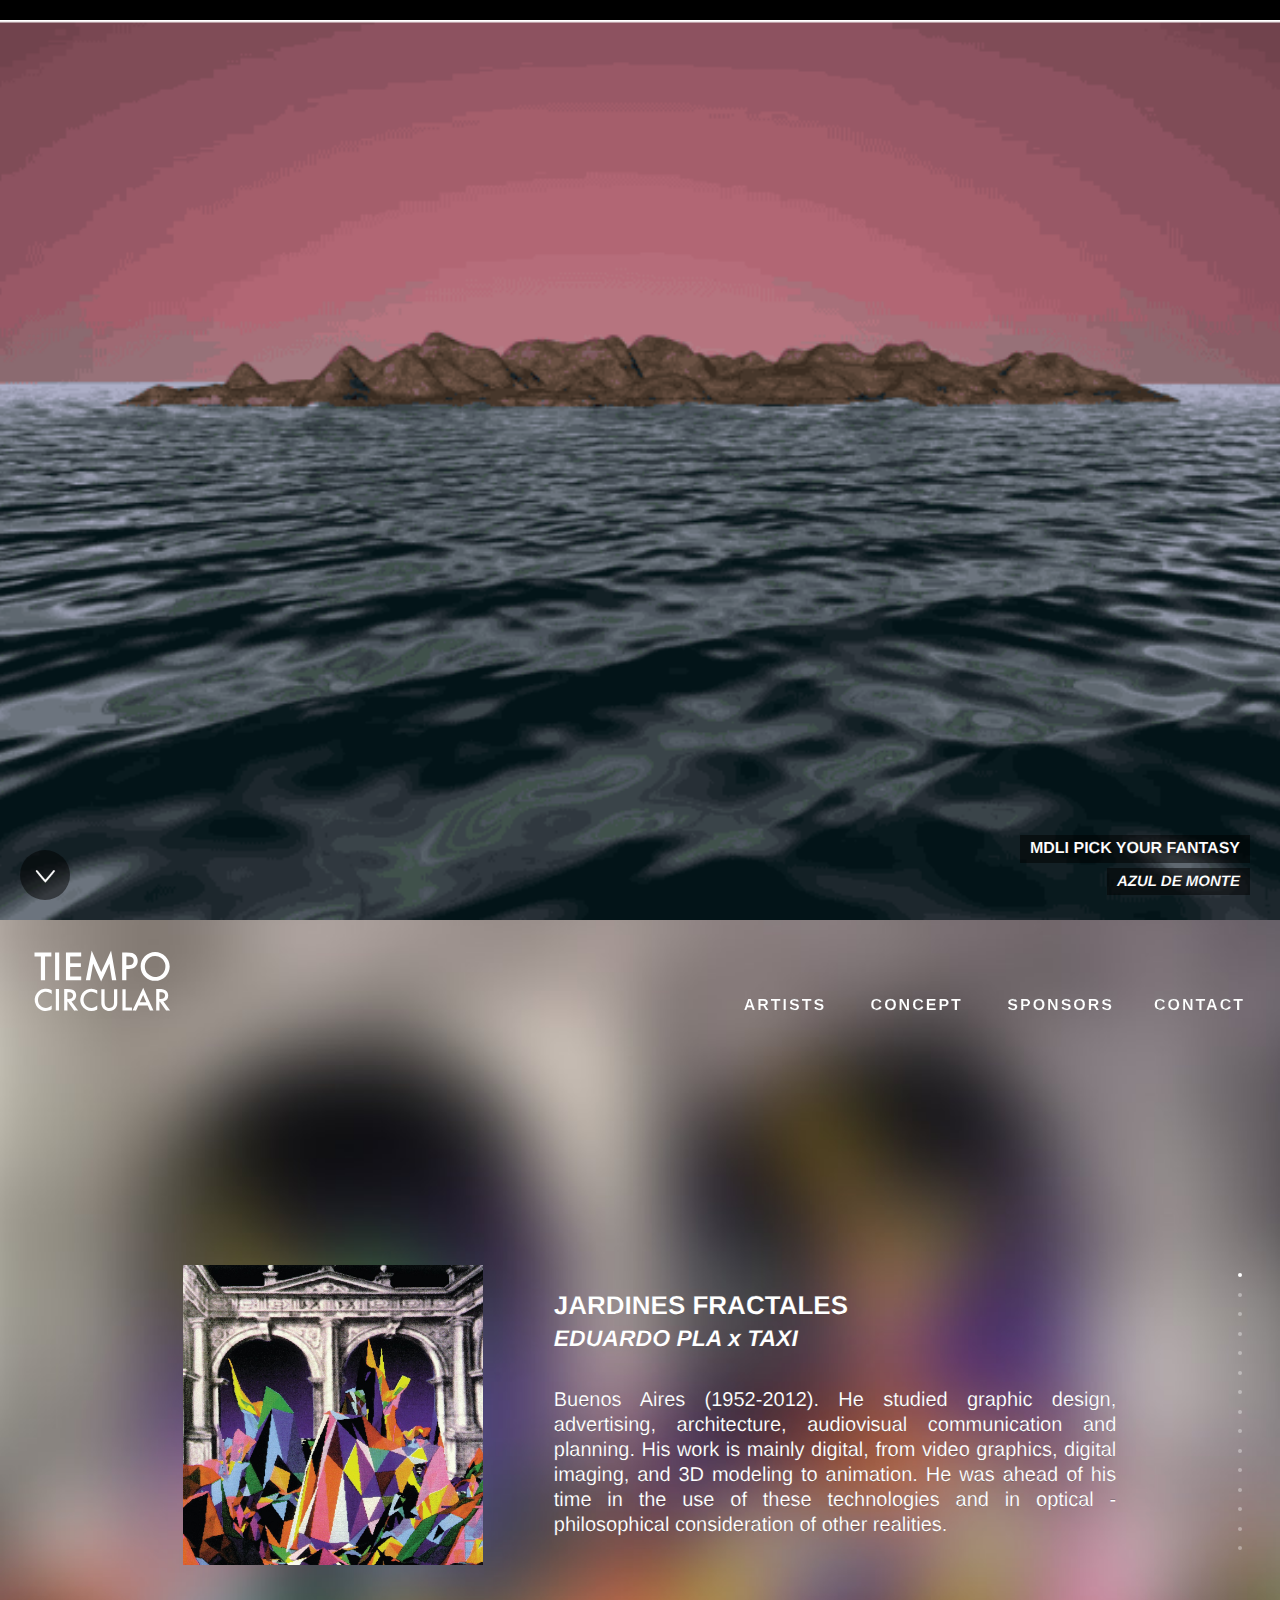
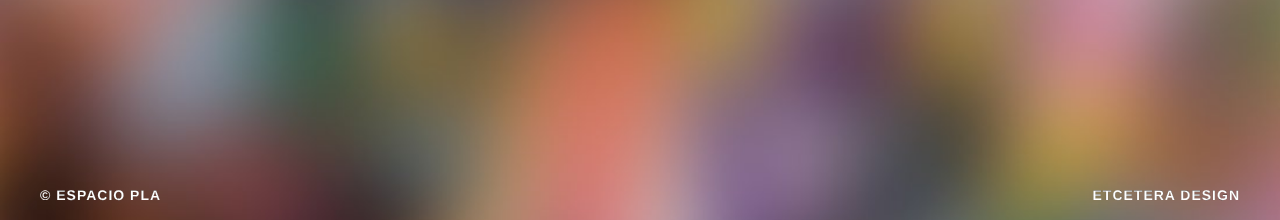
==== commit 96640dd2: "add translusancte and stiky bofre for body" ====
--- a/docs/index.html
+++ b/docs/index.html
@@ -7,8 +7,8 @@
 
 	<meta name="apple-touch-fullscreen" content="yes">
 	<meta name="apple-mobile-web-app-capable" content="yes">
-	<meta name="apple-mobile-web-app-status-bar-style" content="black">
-
+	<meta name="apple-mobile-web-app-status-bar-style" content="black-translucent">
+	<meta name="theme-color" content="#000000">
 	<link rel="icon" href="favicon.ico" type="image/x-icon">
 	<link rel="apple-touch-icon-precomposed" sizes="57x57" href="img/photo.jpg" />
 	<link rel="apple-touch-icon-precomposed" sizes="72x72" href="img/photo.jpg" />
@@ -296,7 +296,7 @@
 					</svg>
 				</div>
 			</a>
-			<a href="javascript:void(0)" class='mobile-logo page-scroll-logo'>
+			<a href="javascript:void(0)" class='mobile-logo'>
 				<div class="logo">
 					<svg version="1.1" id="mobile-menu" xmlns="http://www.w3.org/2000/svg" xmlns:xlink="http://www.w3.org/1999/xlink"
 					 x="0px" y="0px" viewBox="0 0 3840.332 1920.166" enable-background="new 0 0 3840.332 1920.166" xml:space="preserve"
@@ -1002,7 +1002,9 @@
 
 						mobileMenuDropdown.css({ 'display': 'block' }).stop().animate({ 'width': '80%' }, 500, 'easeInOutQuad')
 
-					} else mobileMenuDropdown.css({ 'display': 'block' }).stop().animate({ 'height': (wDjQuery.height() - _mobileMenuDropdown.offsetTop) + 'px' }, 500, 'easeInOutQuad');
+					} else {
+						mobileMenuDropdown.css({ 'display': 'block' }).stop().animate({ 'height': (wDjQuery.height() - _mobileMenuDropdown.offsetTop) + 'px' }, 500, 'easeInOutQuad');
+					}
 
 				} else {
 
@@ -1016,7 +1018,7 @@
 
 						mobileMenuDropdown.css({ 'display': 'none' });
 
-					}) : mobileMenuDropdown.stop().animate({ 'height': '0px' }, 500, 'easeInOutQuad', function () {
+					}) : mobileMenuDropdown.stop().animate({ 'height': '400px' }, 500, 'easeInOutQuad', function () {
 
 						_content.css({ 'opacity': 1 });
 
--- a/docs/css/style.css
+++ b/docs/css/style.css
@@ -14,6 +14,16 @@
     -webkit-font-smoothing: antialiased;
     -moz-osx-font-smoothing: grayscale;
     background-color: black;
+}
+
+body:before {
+    display: block;
+    content: " ";
+    height: 20px;
+    top: 0;
+    background: rgba(0, 0, 0, 1);
+    position: -webkit-sticky;
+    position: sticky;
 }
 
 .display-table {
